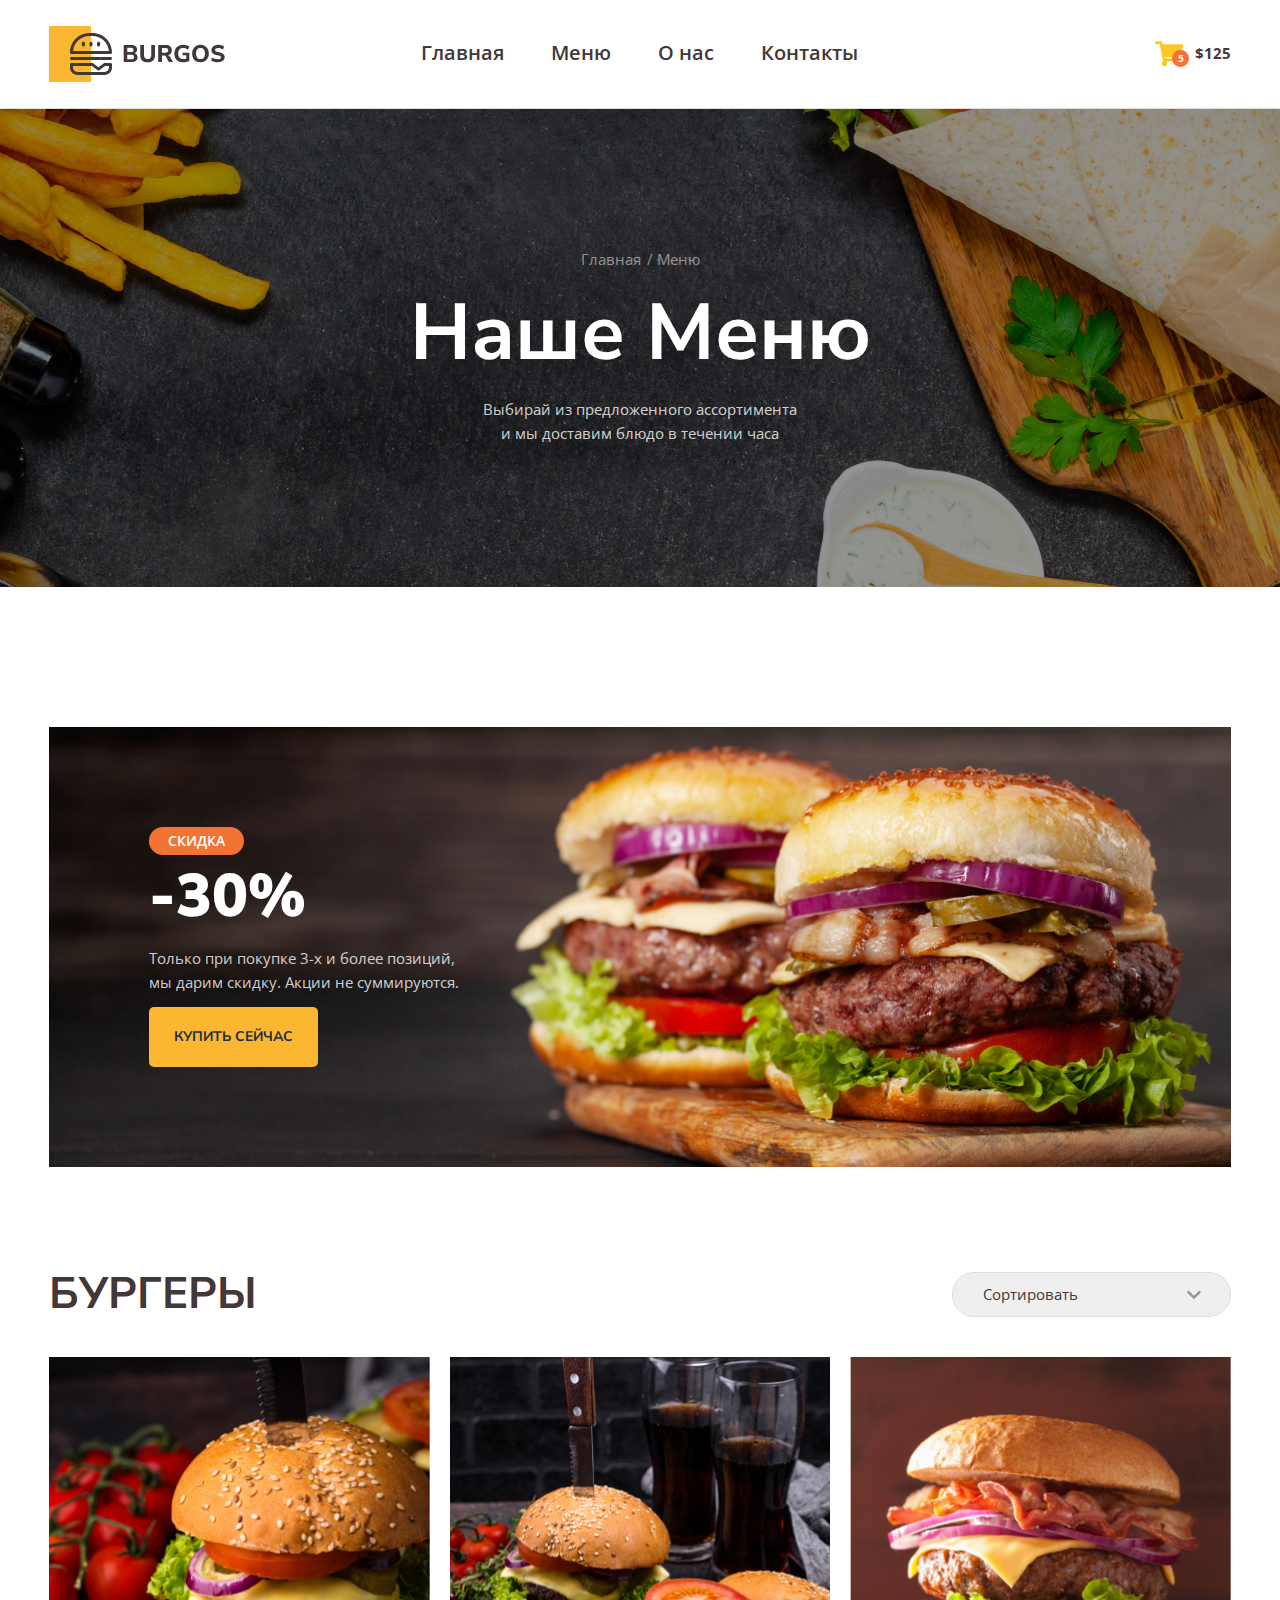
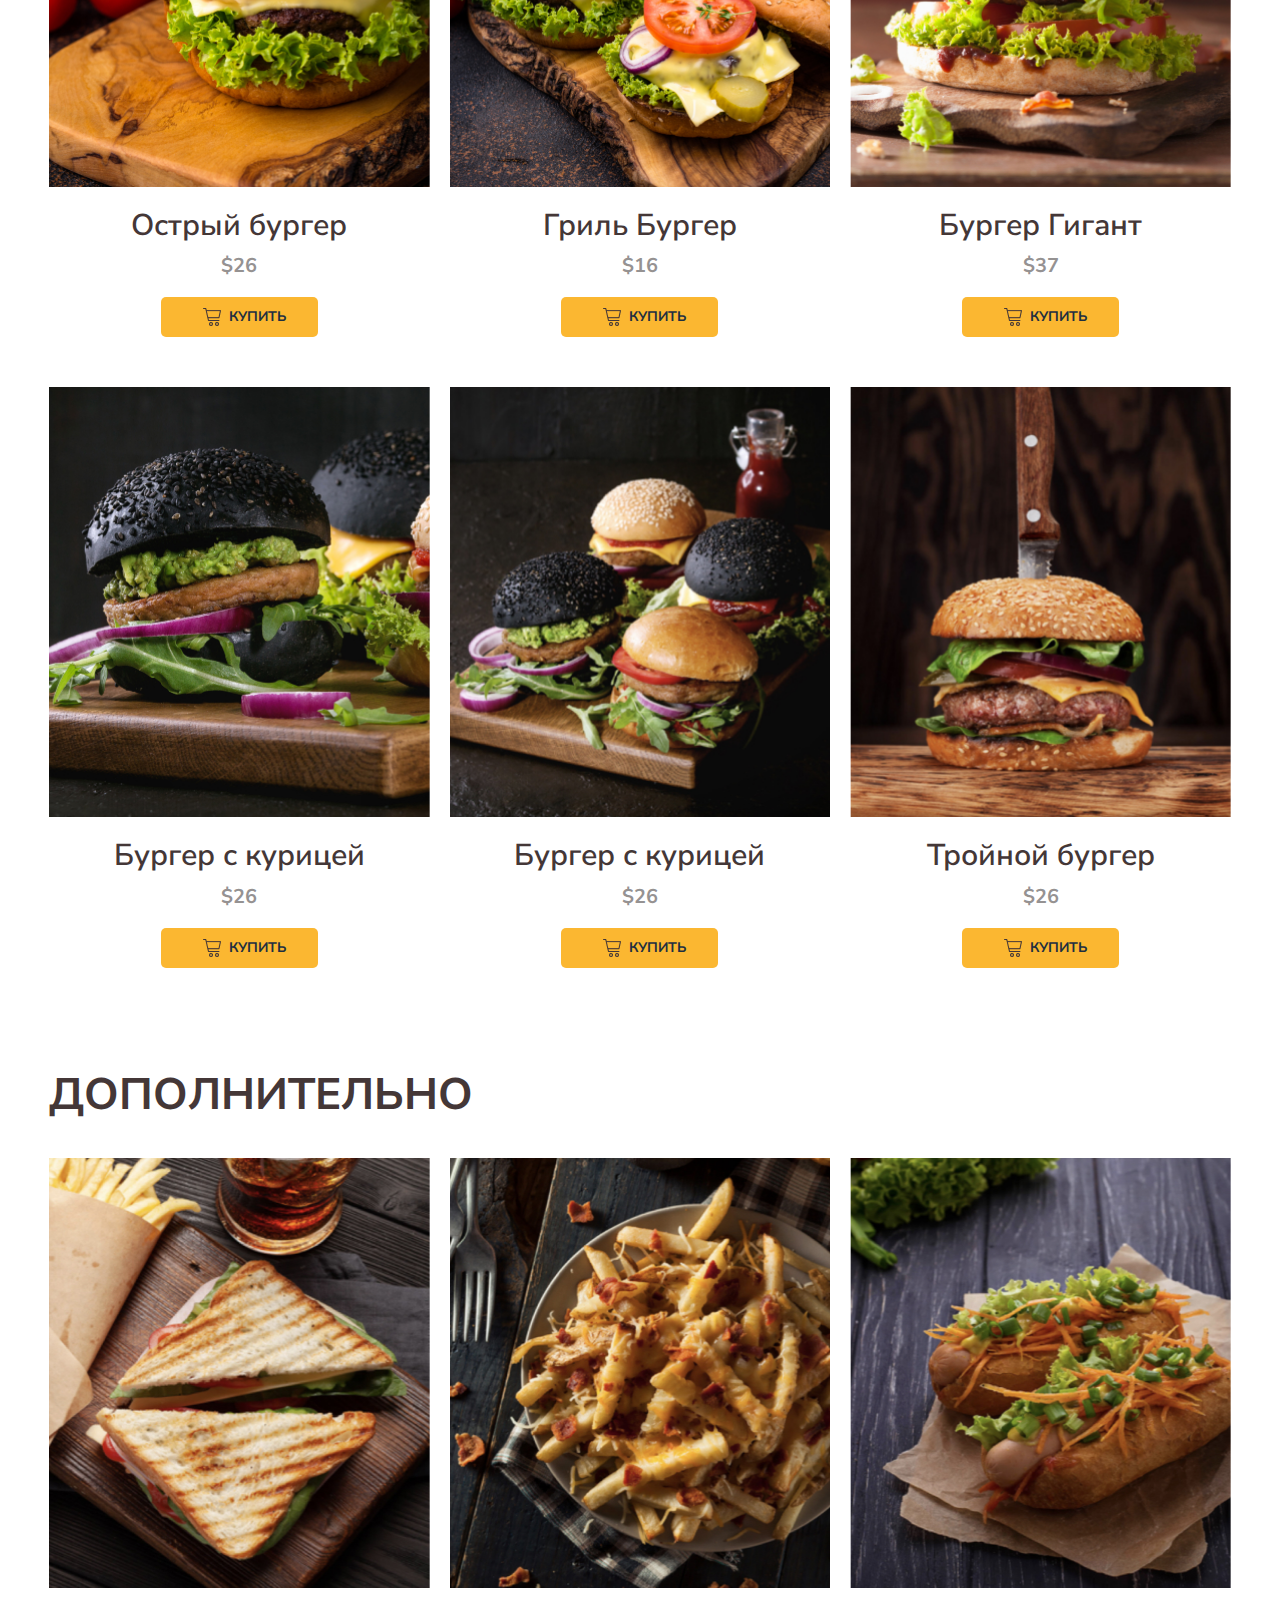
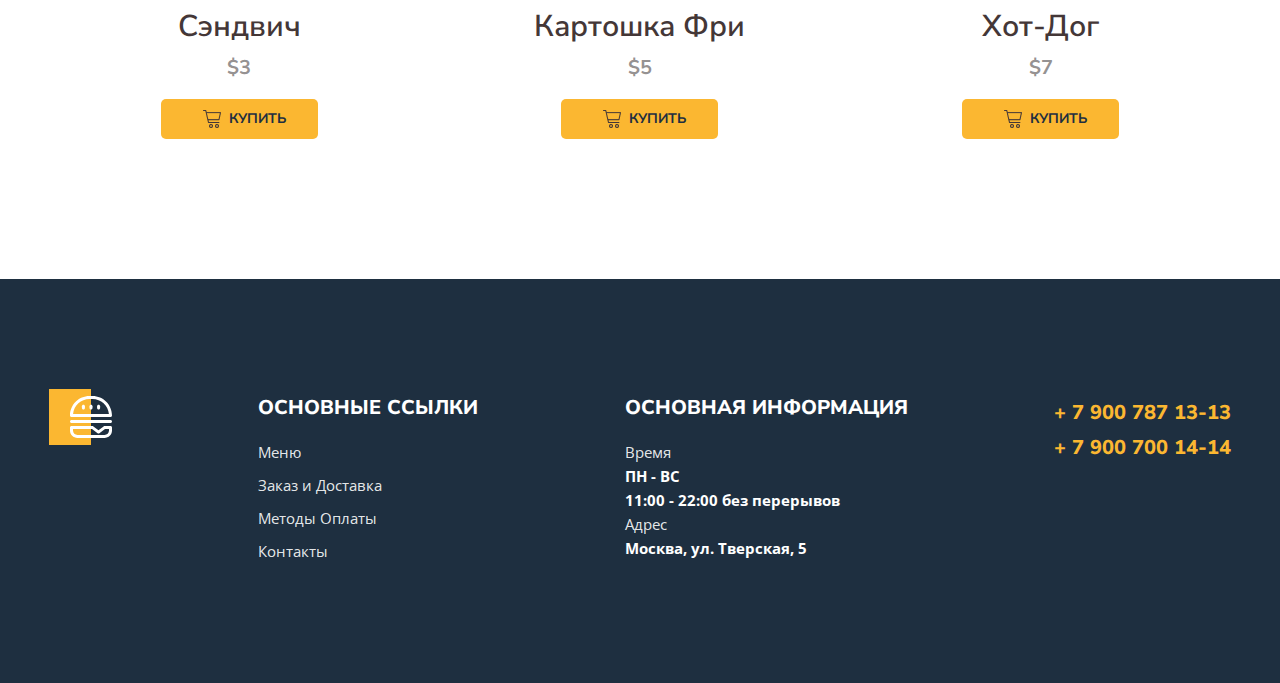
==== index.html @ 4e8cd3d7 "Add files" ====
<!DOCTYPE html>
<html lang="ru">
<head>
    <meta charset="UTF-8">
    <meta name="viewport" content="width=device-width, initial-scale=1.0">
    <title>Burger</title>
    <link rel="preconnect" href="https://fonts.googleapis.com">
    <link rel="preconnect" href="https://fonts.gstatic.com" crossorigin>
    <link href="https://fonts.googleapis.com/css2?family=Nunito+Sans:ital,opsz,wght@0,6..12,200..1000;1,6..12,200..1000&family=Open+Sans:ital,wght@0,300..800;1,300..800&display=swap" rel="stylesheet">
    <link rel="stylesheet" href="styles/normalize.min.css">
    <link rel="stylesheet" href="styles/main.css">
</head>
<body>
    <header class="header">
        <div class="container">
            <div class="header-wrapper">
                <div class="logo"></div>
                <nav class="nav">
                    <a href="#" class="nav-link">Главная</a>
                    <a href="#" class="nav-link">Меню</a>
                    <a href="#" class="nav-link">О нас</a>
                    <a href="#" class="nav-link">Контакты</a>
                </nav>
                <a href="#" class="cart">
                    $125
                    <span class="cart-count">5</span>
                </a>
            </div>
        </div>
    </header>
    <section class="hero">
        <div class="container">
            <ul class="breadcrumbs">
                <li class="breadcrumbs-item"><a class="breadcrumbs-link" href="#">Главная</a></li>
                <li class="breadcrumbs-item">Меню</li>
            </ul>
            <h1 class="hero-title">Наше меню</h1>
            <p class="hero-description">Выбирай из предложенного ассортимента и мы доставим блюдо в&nbspтечении часа</p>
        </div>
    </section>
    <section class="banner">
        <div class="container">
            <div class="banner-wrapper">
                <h2 class="banner-title">
                    <span>Скидка</span>
                    -30%
                </h2>
                <p class="banner-description">Только при&nbspпокупке 3-х и более позиций,
                    мы дарим скидку. Акции не&nbspсуммируются.
                </p>
                    <button type="button" class="banner-btn">Купить сейчас</button>
            </div>
        </div>
    </section>
    <main>
        <section>
            <div class="container">
                <div class="menu">
                    <div class="menu-header">
                        <h2 class="menu-title">Бургеры</h2>
                        <select class="menu-select" name="" id="">
                            <option value="Сортировать" disabled selected>Сортировать</option>
                            <option value="По умолчанию">По умолчанию</option>
                            <option value="По возрастанию цены">По возрастанию цены</option>
                            <option value="По убыванию цены">По убыванию цены</option>
                        </select>
                    </div>
                    <div class="menu-box">
                        <div class="menu-item">
                            <div class="menu-thumb">
                                <img src="images/menu/01.jpg" alt="Острый бургер">
                            </div>
                            <h3 class="menu-name">Острый бургер</h3>
                            <p class="menu-price">$26</p>
                            <button type="button" class="menu-btn">Купить</button>
                        </div>
                        <div class="menu-item">
                            <div class="menu-thumb">
                                <img src="images/menu/02.jpg" alt="Гриль Бургер">
                            </div>
                            <h3 class="menu-name">Гриль Бургер</h3>
                            <p class="menu-price">$16</p>
                            <button type="button" class="menu-btn">Купить</button>
                        </div>
                        <div class="menu-item">
                            <div class="menu-thumb">
                                <img src="images/menu/03.jpg" alt="Бургер Гигант">
                            </div>
                            <h3 class="menu-name">Бургер Гигант</h3>
                            <p class="menu-price">$37</p>
                            <button type="button" class="menu-btn">Купить</button>
                        </div>
                        <div class="menu-item">
                            <div class="menu-thumb">
                                <img src="images/menu/04.jpg" alt="Бургер с курицей">
                            </div>
                            <h3 class="menu-name">Бургер с курицей</h3>
                            <p class="menu-price">$26</p>
                            <button type="button" class="menu-btn">Купить</button>
                        </div>
                        <div class="menu-item">
                            <div class="menu-thumb">
                                <img src="images/menu/05.jpg" alt="Бургер с курицей">
                            </div>
                            <h3 class="menu-name">Бургер с курицей</h3>
                            <p class="menu-price">$26</p>
                            <button type="button" class="menu-btn">Купить</button>
                        </div>
                        <div class="menu-item">
                            <div class="menu-thumb">
                                <img src="images/menu/06.jpg" alt="Тройной бургер">
                            </div>
                            <h3 class="menu-name">Тройной бургер</h3>
                            <p class="menu-price">$26</p>
                            <button type="button" class="menu-btn">Купить</button>
                        </div>
                    </div>
                </div>    
            </div>
        </section>
        <section>
            <div class="container">
                <div class="menu">
                    <div class="menu-header">
                        <h2 class="menu-title">Дополнительно</h2>
                    </div>
                    <div class="menu-box">
                        <div class="menu-item">
                            <div class="menu-thumb">
                                <img src="images/menu/07.jpg" alt="Сэндвич">
                            </div>
                            <h3 class="menu-name">Сэндвич</h3>
                            <p class="menu-price">$3</p>
                            <button type="button" class="menu-btn">Купить</button>
                        </div>
                        <div class="menu-item">
                            <div class="menu-thumb">
                                <img src="images/menu/08.jpg" alt="Картошка Фри">
                            </div>
                            <h3 class="menu-name">Картошка Фри</h3>
                            <p class="menu-price">$5</p>
                            <button type="button" class="menu-btn">Купить</button>
                        </div>
                        <div class="menu-item">
                            <div class="menu-thumb">
                                <img src="images/menu/09.jpg" alt="Хот-Дог">
                            </div>
                            <h3 class="menu-name">Хот-Дог</h3>
                            <p class="menu-price">$7</p>
                            <button type="button" class="menu-btn">Купить</button>
                        </div>
                    </div>
                </div>
            </div>
        </section>
    </main>
    <footer class="footer">
        <div class="container">
            <div class="footer-wrapper">
                <a href="#" class="footer-logo"></a>
                <div class="footer-item">
                    <h3 class="footer-title">Основные ссылки</h3>
                    <nav class="footer-nav">
                        <a href="#" class="footer-link">Меню</a>
                        <a href="#" class="footer-link">Заказ и Доставка</a>
                        <a href="#" class="footer-link">Методы Оплаты</a>
                        <a href="#" class="footer-link">Контакты</a>
                    </nav>
                </div>
                <div class="footer-item">
                    <h3 class="footer-title">Основная информация</h3>
                    <ul class="footer-list">
                        <li class="footer-list-item">
                            <span>Время</span>
                            ПН - ВС<br>
                            11:00 - 22:00 без перерывов
                        </li>
                        <li class="footer-list-item">
                            <span>Адрес</span>
                            Москва, ул. Тверская, 5
                        </li>
                    </ul>
                </div>
                <div class="footer-item">
                    <a class="footer-tel" href="tel: +79007871313">+ 7 900 787 13-13</a>
                    <a class="footer-tel" href="tel: +79007001414">+ 7 900 700 14-14</a>
                </div>
            </div>
        </div>
    </footer>
</body>
</html>
---- styles/main.css ----
:root {
    --open-sans: "Open Sans", sans-serif;
    --nunito-sans: "Nunito Sans", serif;

    --accent-light: #FBB731;
    --accent-dark: #F37335;
    --dark: #443737;
    --light: #FFFFFF;
    --light-rgb: 255, 255, 255;
    --line: #DEDEDE;
}

body {
    font-family: var(--open-sans);
}

a {
    text-decoration: none;
}

.container {
    width: 100%;
    max-width: 1182px;
    margin: 0 auto;
    padding-left: 15px;
    padding-right: 15px;
}

/* Header */

.header {
    border-bottom: 1px solid var(--line);
}

.header-wrapper {
    display: flex;
    align-items: center;
    gap: 196px;
    padding-top: 26px;
    padding-bottom: 26px;
}

.logo {
    display: block;
    width: 176px;
    height: 56px;
    background-image: url(../images/logo.svg);
    background-repeat: no-repeat;
    background-size: contain;
}

.nav {
    flex-grow: 1;
    display: flex;
    gap: 47px;
}

.nav-link {
    color: var(--dark);
    font-size: 20px;
    font-weight: 600;
}

.nav-link::after {
    content: '';
    display: block;
    width: 100%;
    height: 3px;
    background-color: transparent;
    border-radius: 1.5px;
}

.nav-link:hover::after {
    background-color: var(--accent-light);
}

.cart {
    display: flex;
    align-items: center;
    gap: 10px;
    color: var(--dark);
    font-size: 15px;
    font-weight: 700;
    position: relative;
}

.cart::before {
    content: '';
    display: block;
    width: 30px;
    height: 26px;
    background-image: url(../images/cart.svg);
    background-repeat: no-repeat;
    background-size: contain;
}

.cart-count {
    display: flex;
    align-items: center;
    justify-content: center;
    width: 17px;
    height: 17px;
    font-size: 10px;
    background-color: var(--accent-dark);
    color: var(--light);
    border-radius: 100%;
    position: absolute;
    left: 17px;
    bottom: 0;
}

/* Hero */

.hero {
    background-image: url(../images/hero.jpg);
    background-repeat: no-repeat;
    background-size: cover;
    background-position: center center;
    text-align: center;
    padding-top: 142px;
    padding-bottom: 142px;
}

.breadcrumbs {
    display: flex;
    align-items: center;
    justify-content: center;
    gap: 16px;
    list-style-type: none;
    padding-left: 0;
    color: rgba(var(--light-rgb), .5);
    font-size: 15px;
    margin-top: 0;
    margin-bottom: 0;
}

.breadcrumbs-item {
    position: relative;
}

.breadcrumbs-item:not(:last-child)::after {
    content: '/';
    position: absolute;
    right: -12px;
}

.breadcrumbs-link {
    color: rgba(var(--light-rgb), .5);
}

.breadcrumbs-link:hover {
    color: var(--accent-light);
}

.hero-title {
    color: var(--light);
    font-family: var(--nunito-sans);
    font-weight: 700;
    font-size: 79px;
    text-transform: capitalize;
    margin-top: 20px;
    margin-bottom: 18px;
}

.hero-description {
    max-width: 320px;
    margin: 0 auto;
    color: rgba(var(--light-rgb), .8);
    font-size: 15px;
    line-height: 160%;
}

/* Banner */

.banner {
    margin-top: 140px;
}

.banner-wrapper {
    background-image: url(../images/banner.jpg);
    background-repeat: no-repeat;
    background-size: cover;
    padding: 100px;
}

.banner-title {
    color: var(--light);
    font-family: var(--nunito-sans);
    font-size: 60px;
    font-weight: 900;
    line-height: 126%;
    text-transform: uppercase;
    margin-top: 0;
    margin-bottom: 11px;
}

.banner-title span {
    display: block;
    max-width: 95px;
    color: var(--light);
    font-family: var(--open-sans);
    font-size: 14px;
    font-weight: 600;
    line-height: 128%;
    text-transform: uppercase;
    text-align: center;
    background-color: var(--accent-dark);
    border-radius: 14px;
    padding: 5px 0;
    margin-bottom: 4px;
}

.banner-description {
    max-width: 328px;
    margin-top: 0;
    margin-bottom: 13px;
    color: rgba(var(--light-rgb), .8);
    font-size: 15px;
    font-style: normal;
    font-weight: 400;
    line-height: 160%;
}

.banner-btn {
    font-size: 14px;
    font-family: var(--nunito-sans);
    font-weight: 700;
    padding: 22px 25px;
    text-transform: uppercase;
    text-decoration: none;
    color: #1E2F40;
    background-color: var(--accent-light);
    border: none;
    border-radius: 5px;
}

.banner-btn:hover {
    background-color: var(--accent-dark);
}

/* Menu */

.menu-header {
    display: flex;
    align-items: center;
    justify-content: space-between;
    margin-top: 100px;
    margin-bottom: 34px;
}

.menu-title {
    color: var(--dark);
    font-family: var(--nunito-sans);
    font-size: 44px;
    font-weight: 700;
    line-height: 127%;
    text-transform: uppercase;
    margin-top: 0;
    margin-bottom: 0;
}

.menu-select {
    color: var(--dark);
    font-size: 15px;
    appearance: none;
    flex-basis: 279px;
    background-image: url(../images/arrow.svg);
    background-size: 14px 18px;
    background-repeat: no-repeat;
    background-position: 89% center;
    border: 1px solid var(--line);
    border-radius: 22px;
    padding: 13px 30px;
}

.menu-box {
    display: grid;
    grid-template-columns: repeat(3, 1fr);
    grid-template-rows: auto;
    gap: 50px 20px;
}

.menu-item {
    font-family: var(--nunito-sans);
    text-align: center;
}

.menu-thumb {
    width: 100%;
    height: 430px;
    position: relative;
    overflow: hidden;
    margin-bottom: 20px;
}

.menu-thumb img {
    width: 100%;
    height: 100%;
    position: absolute;
    left: 50%;
    top: 50%;
    transform: translate(-50%, -50%);
    object-fit: cover;
}

.menu-name {
    color: var(--dark);
    font-size: 30px;
    font-weight: 600;
    line-height: 126%;
    text-align: center;
    margin-top: 0;
    margin-bottom: 10px;
}

.menu-price {
    color: rgba(44, 37, 37, .5);
    font-size: 20px;
    font-weight: 700;
    margin-top: 0;
    margin-bottom: 20px;
}

.menu-btn {
    display: flex;
    align-items: center;
    justify-content: center;
    gap: 18px;
    margin: 0 auto;
    font-size: 14px;
    font-family: var(--nunito-sans);
    font-weight: 700;
    padding: 11px 32px;
    background-image: url(../images/cart.png);
    background-repeat: no-repeat;
    background-position: 30% center;
    text-transform: uppercase;
    text-decoration: none;
    color: #1E2F40;
    background-color: var(--accent-light);
    border: none;
    border-radius: 5px;
}

.menu-btn::before {
    content: '';
    display: block;
    width: 18px;
    height: 18px;
}

/* Footer */

.footer {
    background-color: #1E2F40;
    padding-top: 110px;
    padding-bottom: 120px;
    margin-top: 140px;
}

.footer-wrapper {
    display: flex;
    justify-content: space-between;
}

.footer-logo {
    display: block;
    width: 63px;
    height: 56px;
    background-image: url(../images/logo_light_min.svg);
    background-repeat: no-repeat;
    background-size: contain;
}

.footer-title {
    color: var(--light);
    font-family: var(--nunito-sans);
    font-size: 20px;
    font-weight: 800;
    line-height: 190%;
    text-transform: uppercase;
    margin-top: 0;
    margin-bottom: 13px;
}

.footer-nav {
    display: flex;
    flex-direction: column;
    gap: 9px;
}

.footer-link {
    color: rgba(var(--light-rgb), .9);
    font-size: 15px;
    line-height: 160%;
}

.footer-list {
    list-style-type: none;
    padding-left: 0;
    margin: 0;
}

.footer-list-item {
    color: var(--light);
    font-size: 15px;
    font-weight: 700;
    line-height: 160%;
}

.footer-list-item span {
    display: block;
    color: rgba(var(--light-rgb), .9);
    font-weight: 400;
}

.footer-tel {
    display: block;
    color: var(--accent-light);
    font-family: var(--nunito-sans);
    font-size: 20px;
    font-weight: 800;
    text-transform: uppercase;
    margin-top: 12px;
}
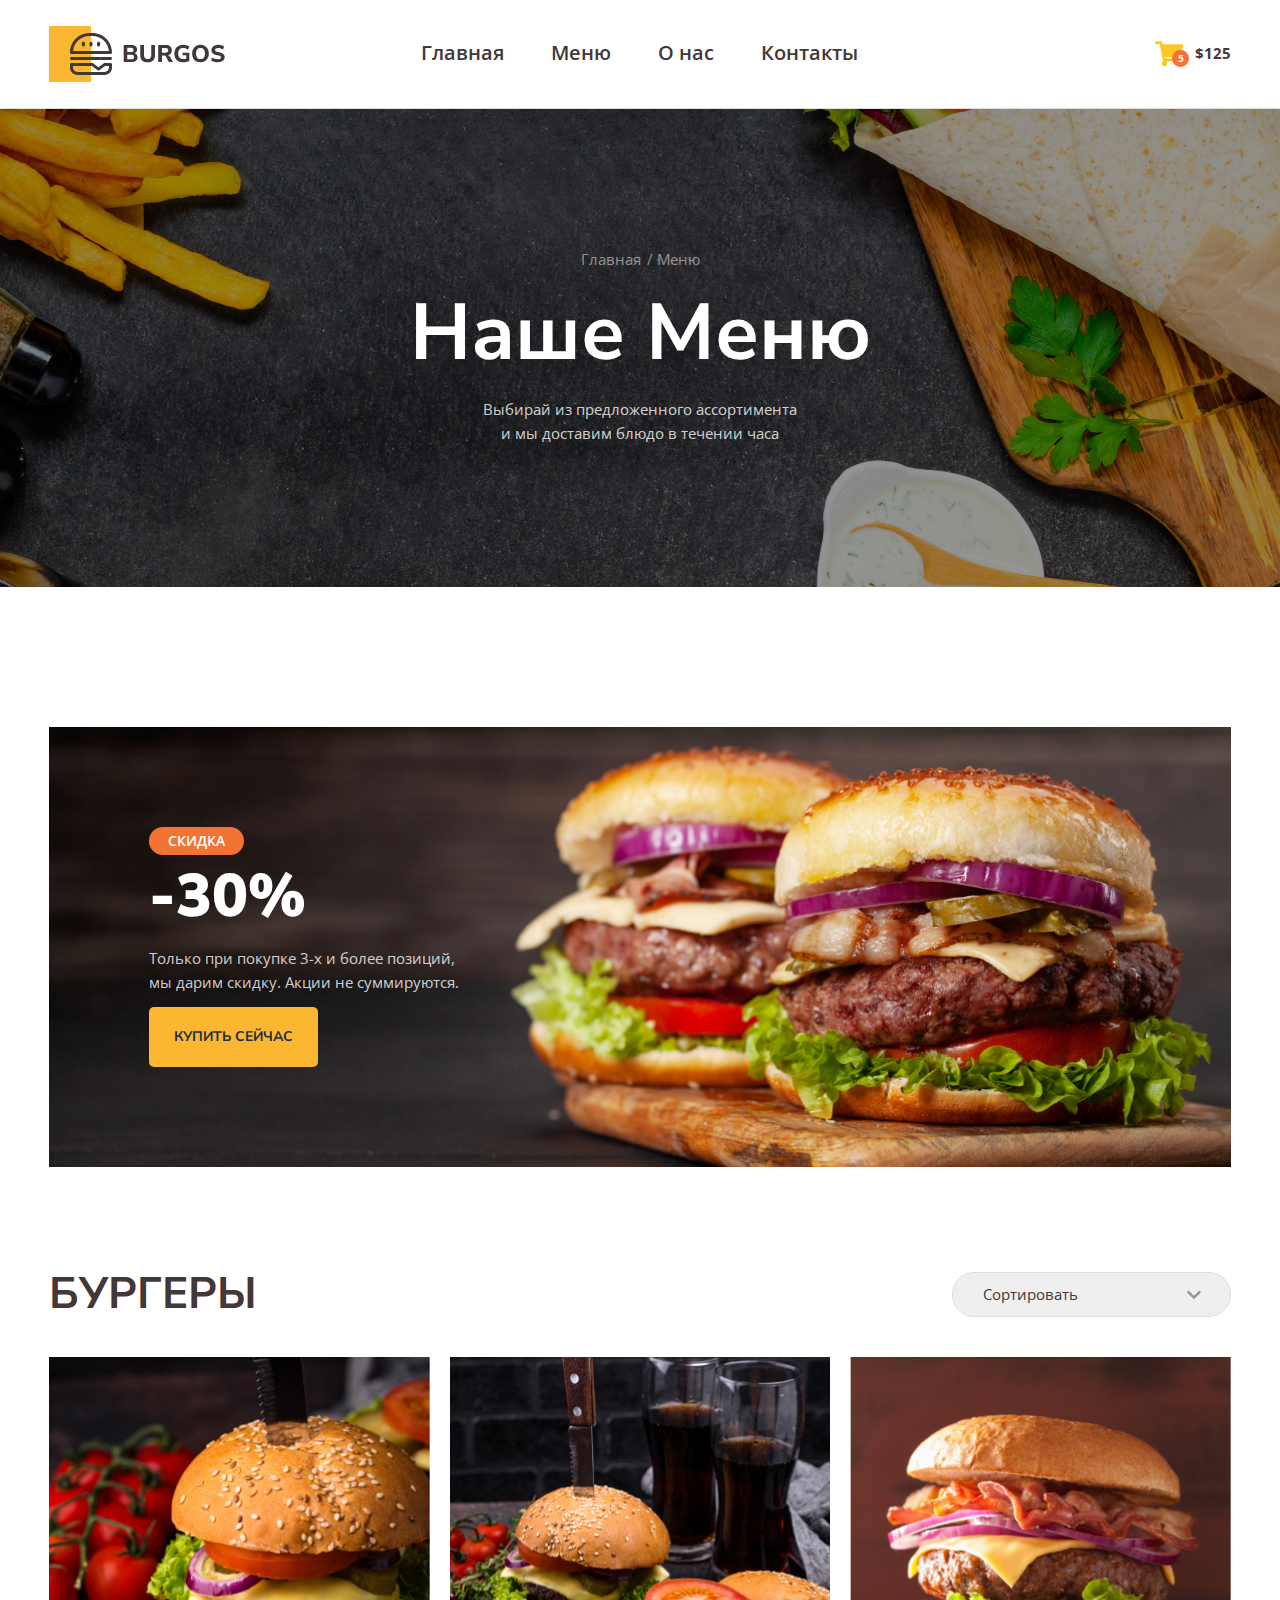
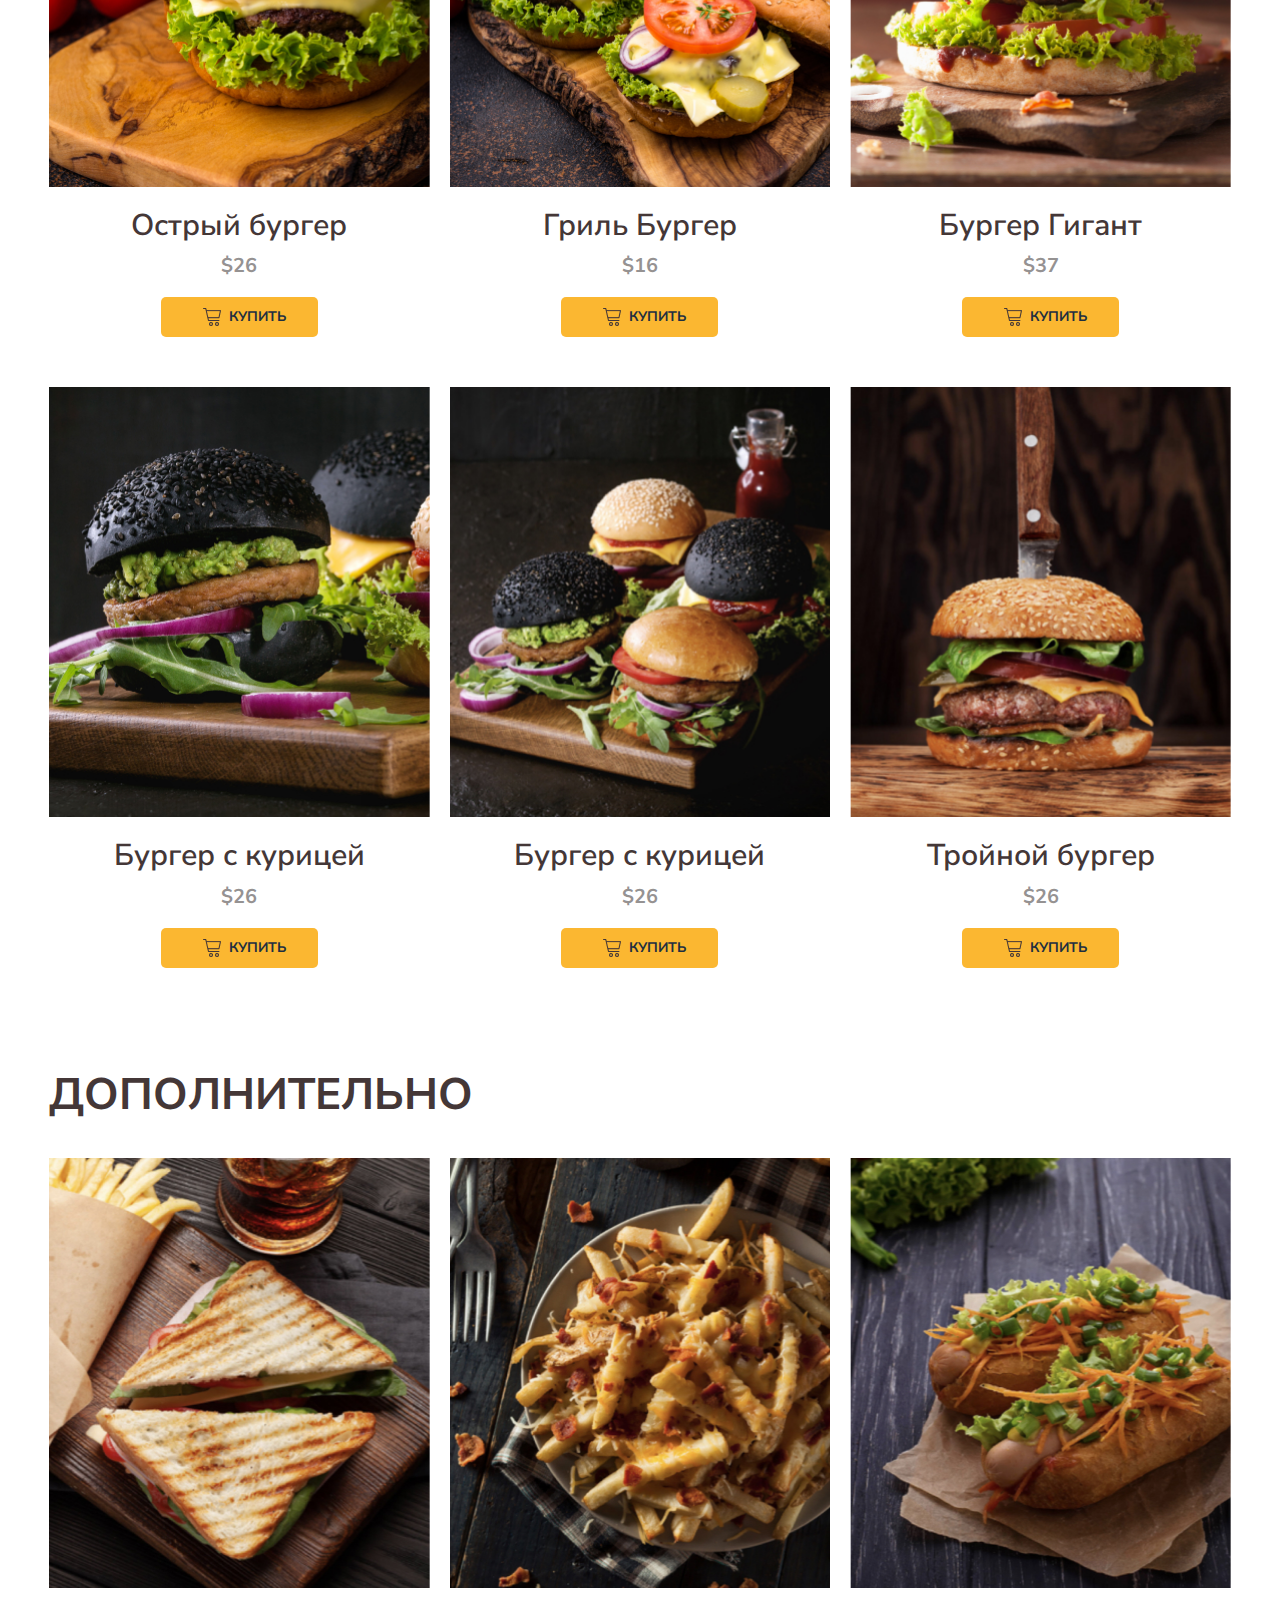
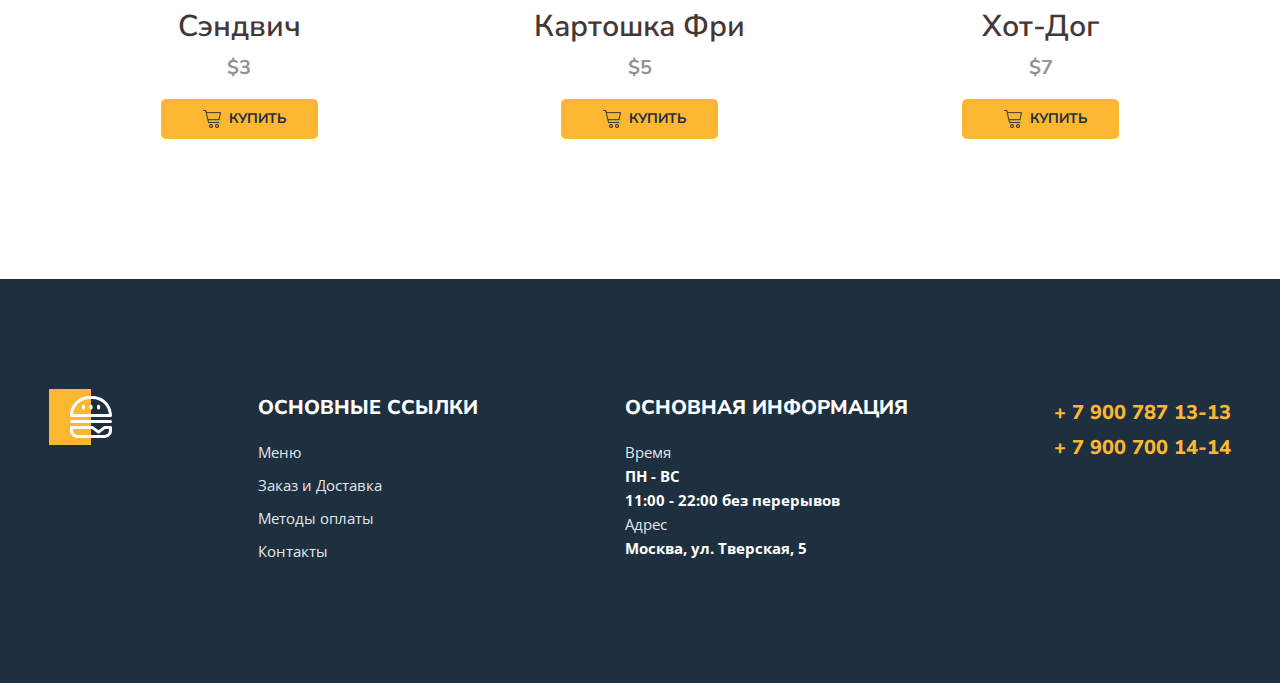
==== commit 1c066463: "Add files" ====
--- a/index.html
+++ b/index.html
@@ -163,7 +163,7 @@
                     <nav class="footer-nav">
                         <a href="#" class="footer-link">Меню</a>
                         <a href="#" class="footer-link">Заказ и Доставка</a>
-                        <a href="#" class="footer-link">Методы Оплаты</a>
+                        <a href="#" class="footer-link">Методы оплаты</a>
                         <a href="#" class="footer-link">Контакты</a>
                     </nav>
                 </div>
--- a/styles/main.css
+++ b/styles/main.css
@@ -8,6 +8,8 @@
     --light: #FFFFFF;
     --light-rgb: 255, 255, 255;
     --line: #DEDEDE;
+
+    --tr: .2s;
 }
 
 body {
@@ -68,6 +70,7 @@
     height: 3px;
     background-color: transparent;
     border-radius: 1.5px;
+    transition: var(--tr);
 }
 
 .nav-link:hover::after {
@@ -146,6 +149,7 @@
 
 .breadcrumbs-link {
     color: rgba(var(--light-rgb), .5);
+    transition: var(--tr);
 }
 
 .breadcrumbs-link:hover {
@@ -232,6 +236,7 @@
     background-color: var(--accent-light);
     border: none;
     border-radius: 5px;
+    transition: var(--tr);
 }
 
 .banner-btn:hover {
@@ -340,6 +345,7 @@
     background-color: var(--accent-light);
     border: none;
     border-radius: 5px;
+    transition: var(--tr);
 }
 
 .menu-btn::before {
@@ -347,6 +353,10 @@
     display: block;
     width: 18px;
     height: 18px;
+}
+
+.menu-btn:hover {
+    background-color: var(--accent-dark);
 }
 
 /* Footer */
@@ -393,6 +403,11 @@
     color: rgba(var(--light-rgb), .9);
     font-size: 15px;
     line-height: 160%;
+    transition: var(--tr);
+}
+
+.footer-link:hover {
+    background-color: var(--accent-dark);
 }
 
 .footer-list {
@@ -422,4 +437,9 @@
     font-weight: 800;
     text-transform: uppercase;
     margin-top: 12px;
+    transition: var(--tr);
+}
+
+.footer-tel:hover {
+    background-color: rgba(var(--light-rgb), .3);
 }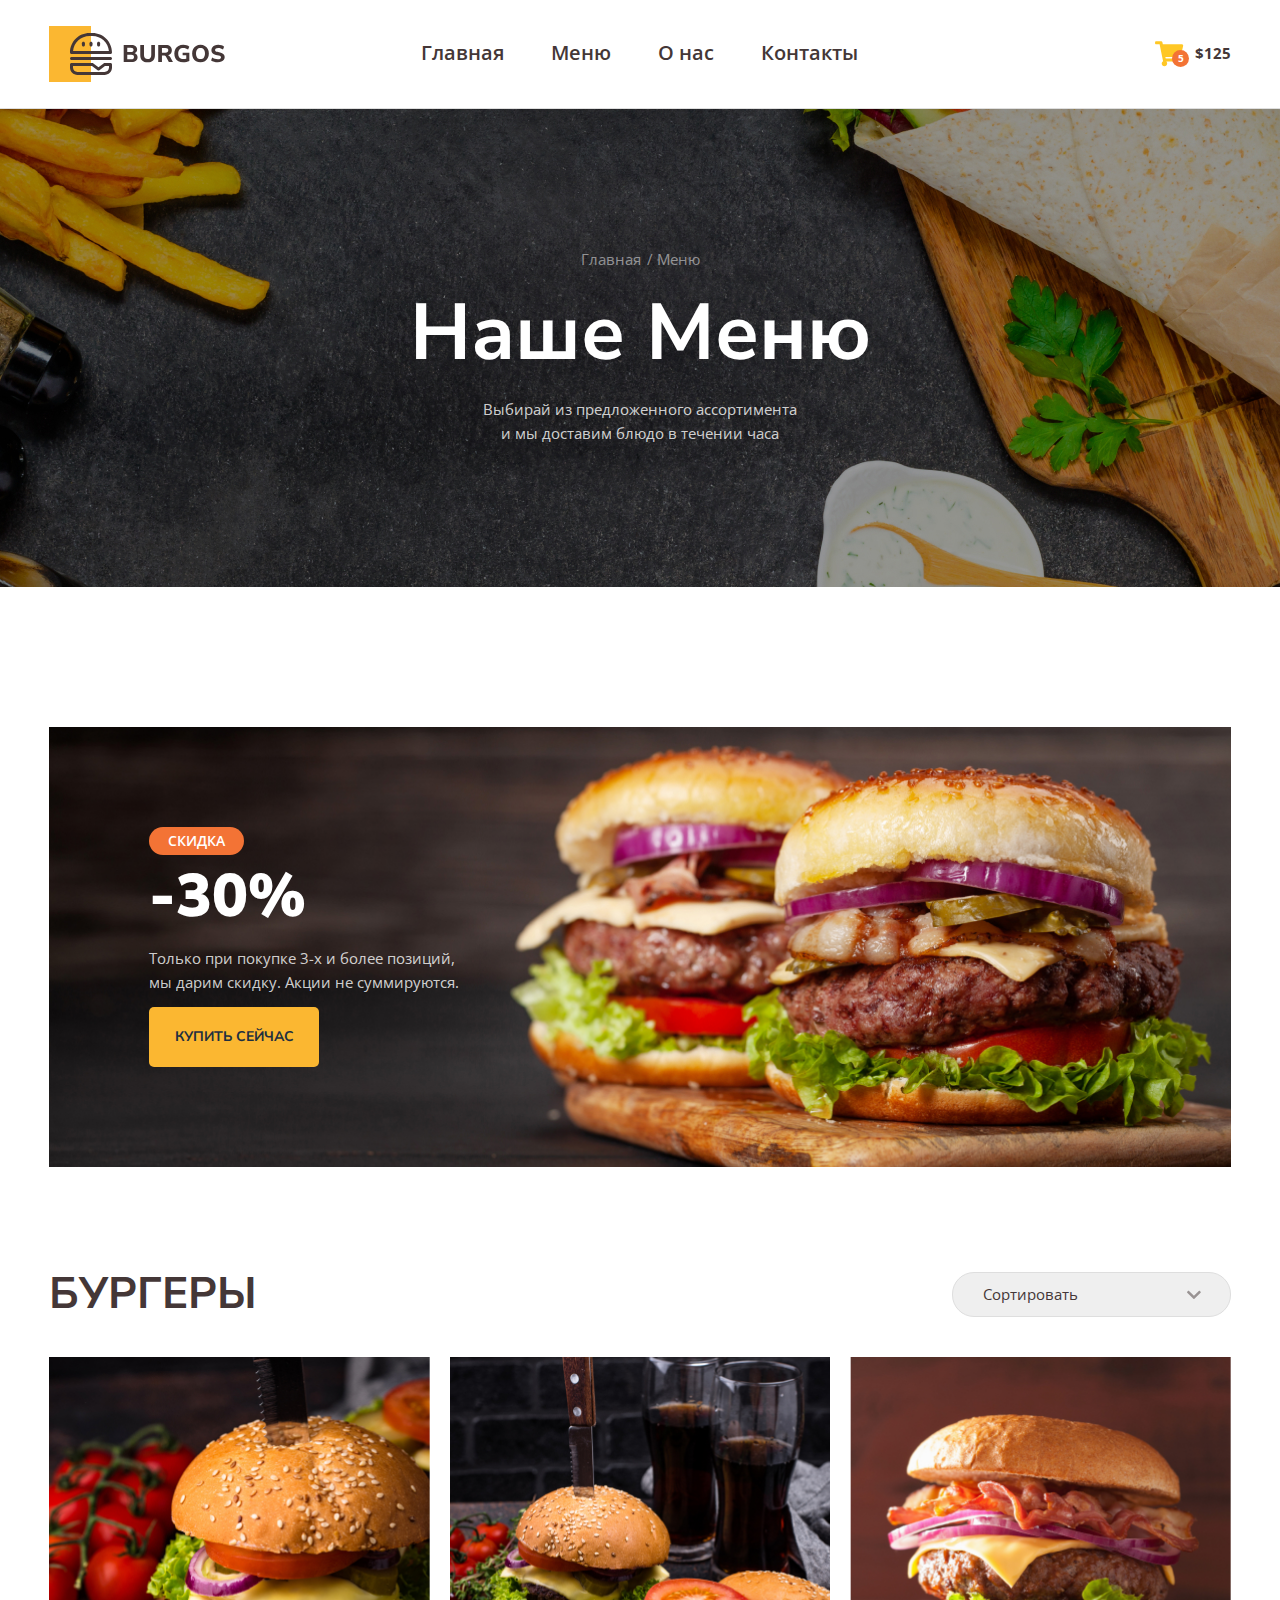
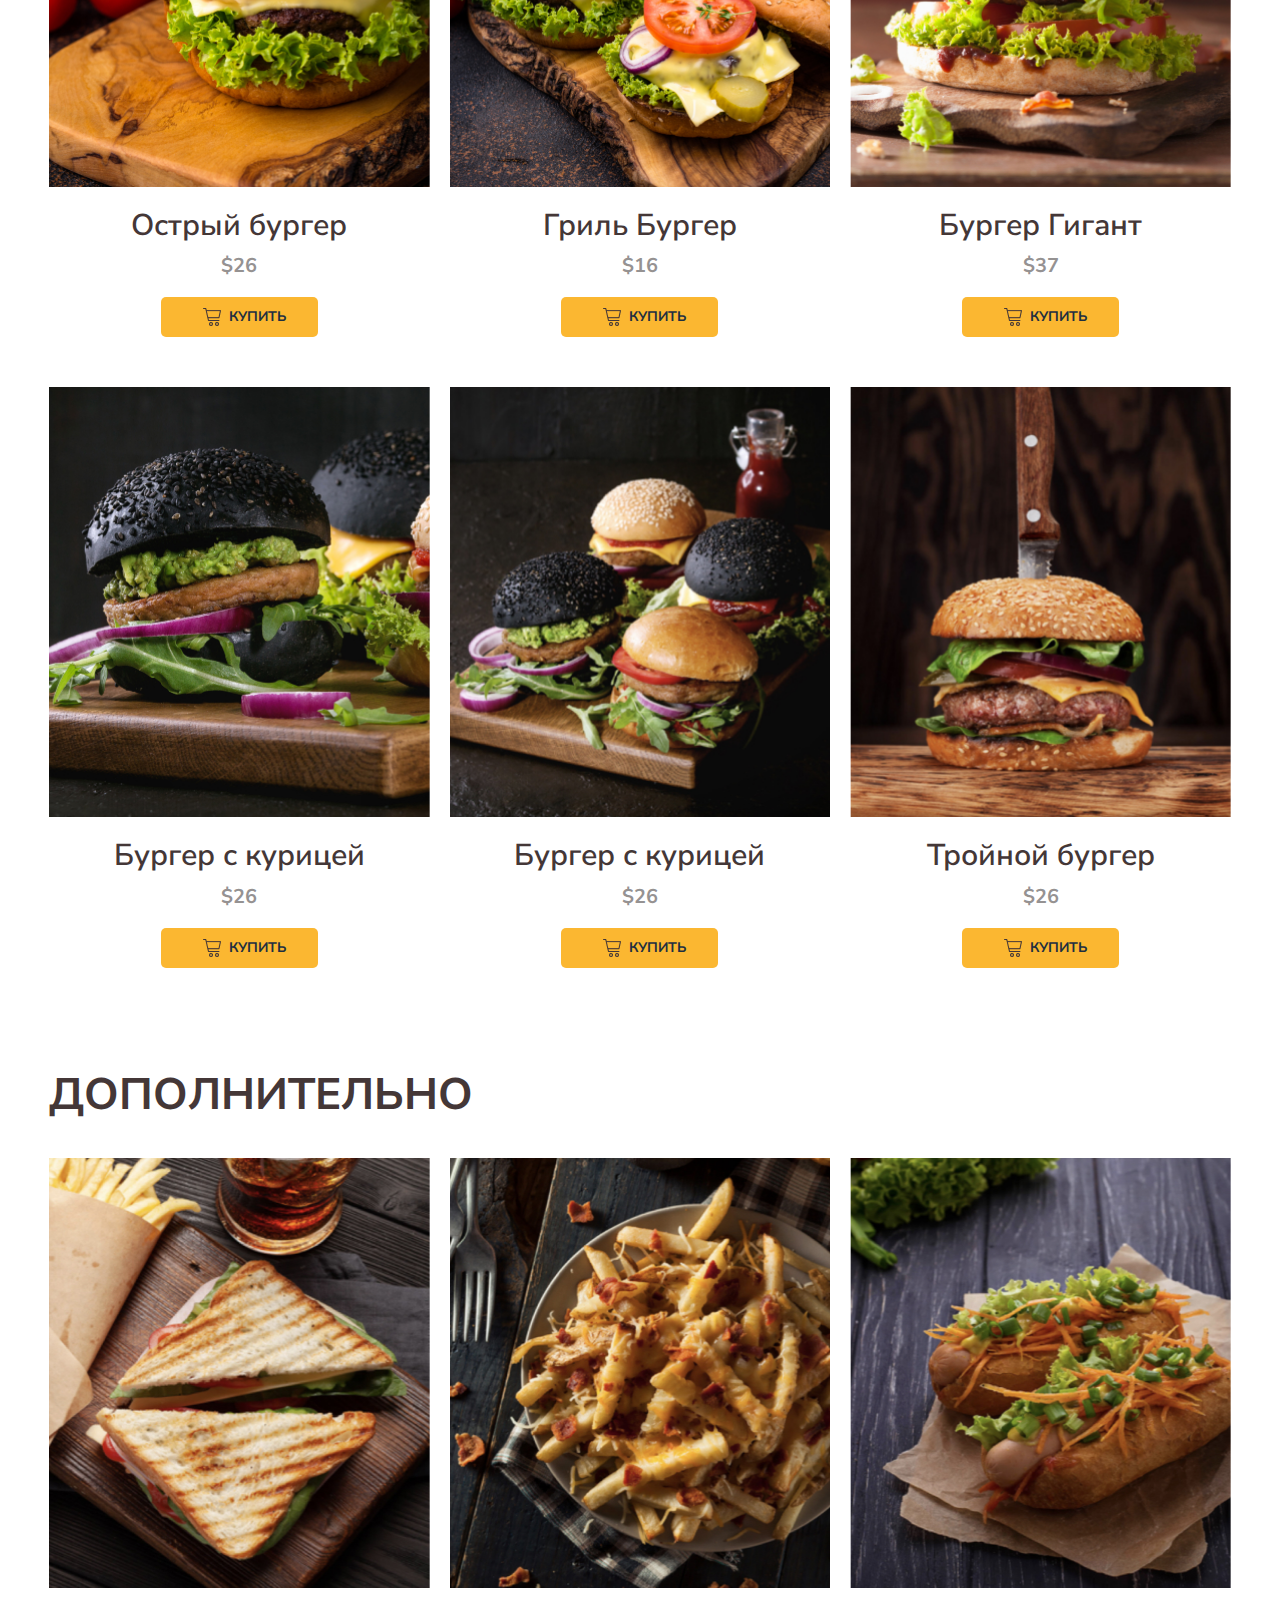
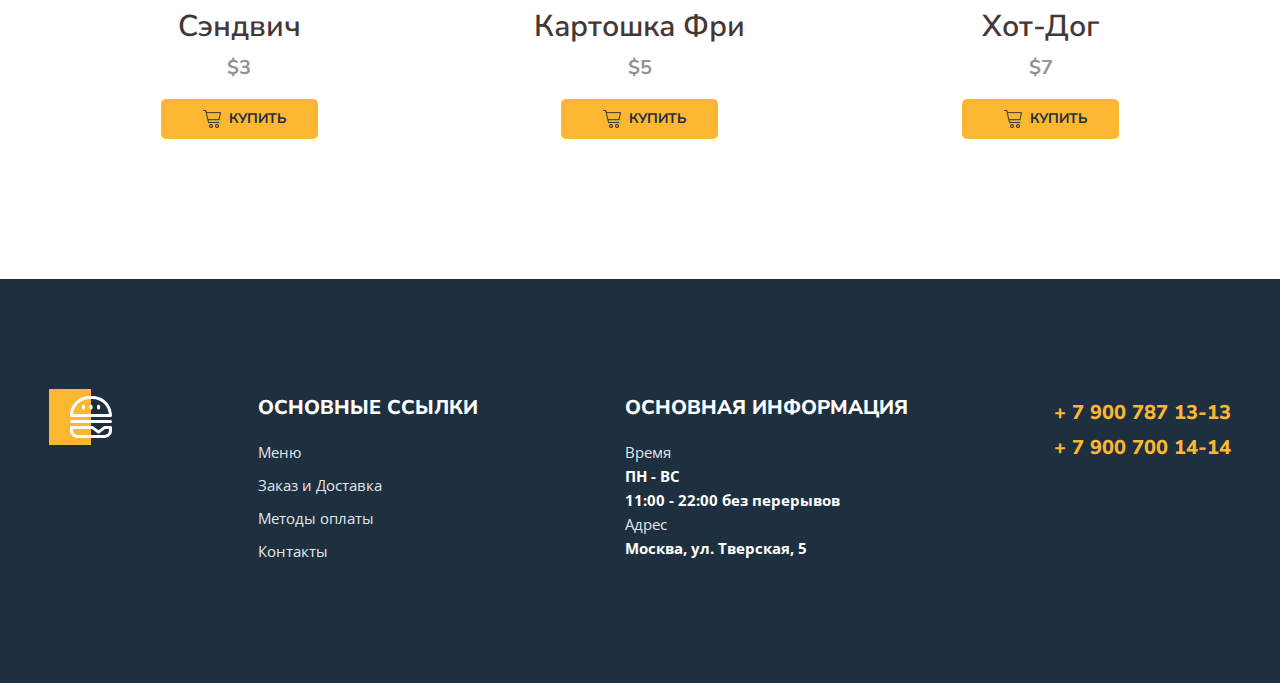
==== commit 882d3160: "Add files" ====
--- a/index.html
+++ b/index.html
@@ -11,15 +11,15 @@
     <link rel="stylesheet" href="styles/main.css">
 </head>
 <body>
-    <header class="header">
+    <header class="header" id="headerTop">
         <div class="container">
             <div class="header-wrapper">
                 <div class="logo"></div>
                 <nav class="nav">
-                    <a href="#" class="nav-link">Главная</a>
+                    <a href="index.html" class="nav-link">Главная</a>
                     <a href="#" class="nav-link">Меню</a>
                     <a href="#" class="nav-link">О нас</a>
-                    <a href="#" class="nav-link">Контакты</a>
+                    <a href="contact.html" class="nav-link">Контакты</a>
                 </nav>
                 <a href="#" class="cart">
                     $125
@@ -48,12 +48,12 @@
                 <p class="banner-description">Только при&nbspпокупке 3-х и более позиций,
                     мы дарим скидку. Акции не&nbspсуммируются.
                 </p>
-                    <button type="button" class="banner-btn">Купить сейчас</button>
+                    <a href="#menuBurger" class="banner-btn">Купить сейчас</a>
             </div>
         </div>
     </section>
     <main>
-        <section>
+        <section id="menuBurger">
             <div class="container">
                 <div class="menu">
                     <div class="menu-header">
@@ -161,10 +161,10 @@
                 <div class="footer-item">
                     <h3 class="footer-title">Основные ссылки</h3>
                     <nav class="footer-nav">
-                        <a href="#" class="footer-link">Меню</a>
+                        <a href="index.html" class="footer-link">Меню</a>
                         <a href="#" class="footer-link">Заказ и Доставка</a>
                         <a href="#" class="footer-link">Методы оплаты</a>
-                        <a href="#" class="footer-link">Контакты</a>
+                        <a href="contact.html" class="footer-link">Контакты</a>
                     </nav>
                 </div>
                 <div class="footer-item">
@@ -188,5 +188,7 @@
             </div>
         </div>
     </footer>
+    <a href="#headerTop" class="button-up hidden" id="btnUp">Наверх</a>
+    <script src="scripts/script.js"></script>
 </body>
 </html>--- a/styles/main.css
+++ b/styles/main.css
@@ -112,6 +112,36 @@
     bottom: 0;
 }
 
+.button-up {
+    position: fixed;
+    right: 10px;
+    bottom: 10px;
+    font-size: 14px;
+    font-family: var(--nunito-sans);
+    font-weight: 700;
+    padding: 10px 10px;
+    text-align: center;
+    text-transform: uppercase;
+    text-decoration: none;
+    color: #1E2F40;
+    background-color: var(--accent-light);
+    border: none;
+    border-radius: 5px;
+    transition: var(--tr);
+}
+
+.button-up:hover {
+    background-color: var(--accent-dark);
+}
+
+.button-up.hidden {
+    opacity: 0;
+}
+
+.button-up.visible {
+    opacity: 1;
+}
+
 /* Hero */
 
 .hero {
@@ -122,6 +152,10 @@
     text-align: center;
     padding-top: 142px;
     padding-bottom: 142px;
+}
+
+.hero-contact {
+    background-image: url(../images/hero-contact.jpg);
 }
 
 .breadcrumbs {
@@ -226,10 +260,13 @@
 }
 
 .banner-btn {
+    display: block;
+    max-width: 170px;
     font-size: 14px;
     font-family: var(--nunito-sans);
     font-weight: 700;
-    padding: 22px 25px;
+    padding: 22px 0;
+    text-align: center;
     text-transform: uppercase;
     text-decoration: none;
     color: #1E2F40;
@@ -442,4 +479,104 @@
 
 .footer-tel:hover {
     background-color: rgba(var(--light-rgb), .3);
+}
+
+/* Contacts */
+
+.contact-main {
+    display: flex;
+    align-items: center;
+    gap: 20px;
+    max-width: 1057px;
+    margin: 140px auto 60px;
+}
+
+.contact-map {
+    flex-basis: 680px;
+}
+
+.contact-adress {
+    flex-basis: calc(100% - 680px - 20px);
+    list-style-type: none;
+    padding-left: 0;
+}
+
+.contact-adress > li:not(:last-child) {
+    margin-bottom: 26px;
+}
+
+.contact-adress > li > span {
+    display: block;
+    font-size: 15px;
+    line-height: 160%;
+}
+
+.contact-adress > li > span:first-child {
+    font-family: var(--nunito-sans);
+    font-size: 20px;
+    font-weight: 700;
+    line-height: 190%;
+    text-transform: uppercase;
+    margin-left: 3px;
+    margin-bottom: 4px;
+}
+
+.contact-adress > li > span:last-child {
+    font-weight: 700;
+    margin-top: 10px;
+}
+
+.contact-additionally {
+    display: flex;
+    justify-content: space-between;
+    gap: 20px;
+    max-width: 1057px;
+    list-style-type: none;
+    padding-left: 0;
+    margin: 0 auto;
+}
+
+.contact-additionally > li {
+    font-size: 15px;
+    display: flex;
+    align-items: center;
+    gap: 15px;
+}
+
+.contact-additionally > li::before {
+    content: '';
+    display: block;
+    width: 80px;
+    height: 80px;
+    background-repeat: no-repeat;
+    background-size: cover;
+}
+
+.contact-additionally > li:nth-child(1):before {
+    background-image: url(../images/contact/01.svg);
+}
+.contact-additionally > li:nth-child(2):before {
+    background-image: url(../images/contact/02.svg);
+}
+.contact-additionally > li:nth-child(3):before {
+    background-image: url(../images/contact/03.svg);
+}
+
+.contact-info,
+.contact-tel {
+    display: block;
+    color: var(--dark);
+    font-family: var(--nunito-sans);
+    font-size: 20px;
+    font-weight: 700;
+    line-height: 140%;
+    margin-top: 5px;
+}
+
+.contact-tel {
+    transition: var(--tr);
+}
+
+.contact-tel:hover {
+    color: var(--accent-light);
 }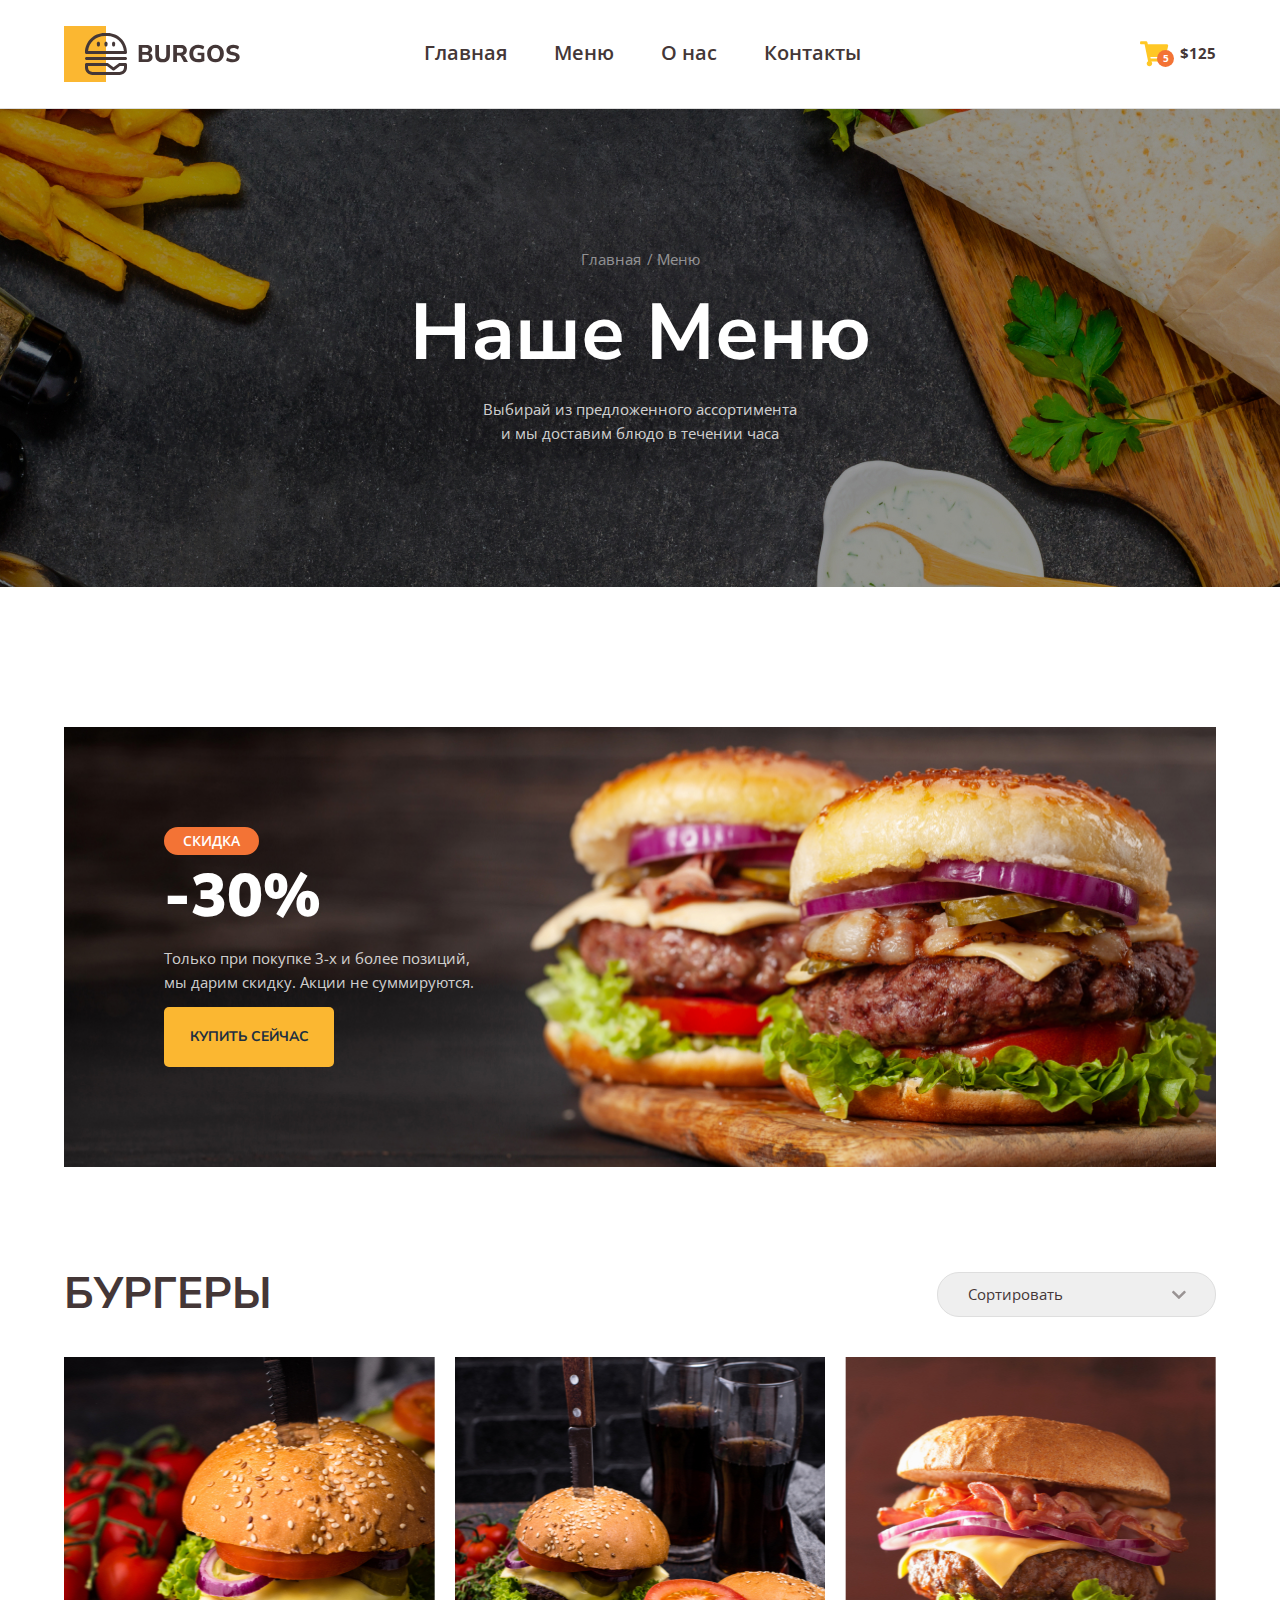
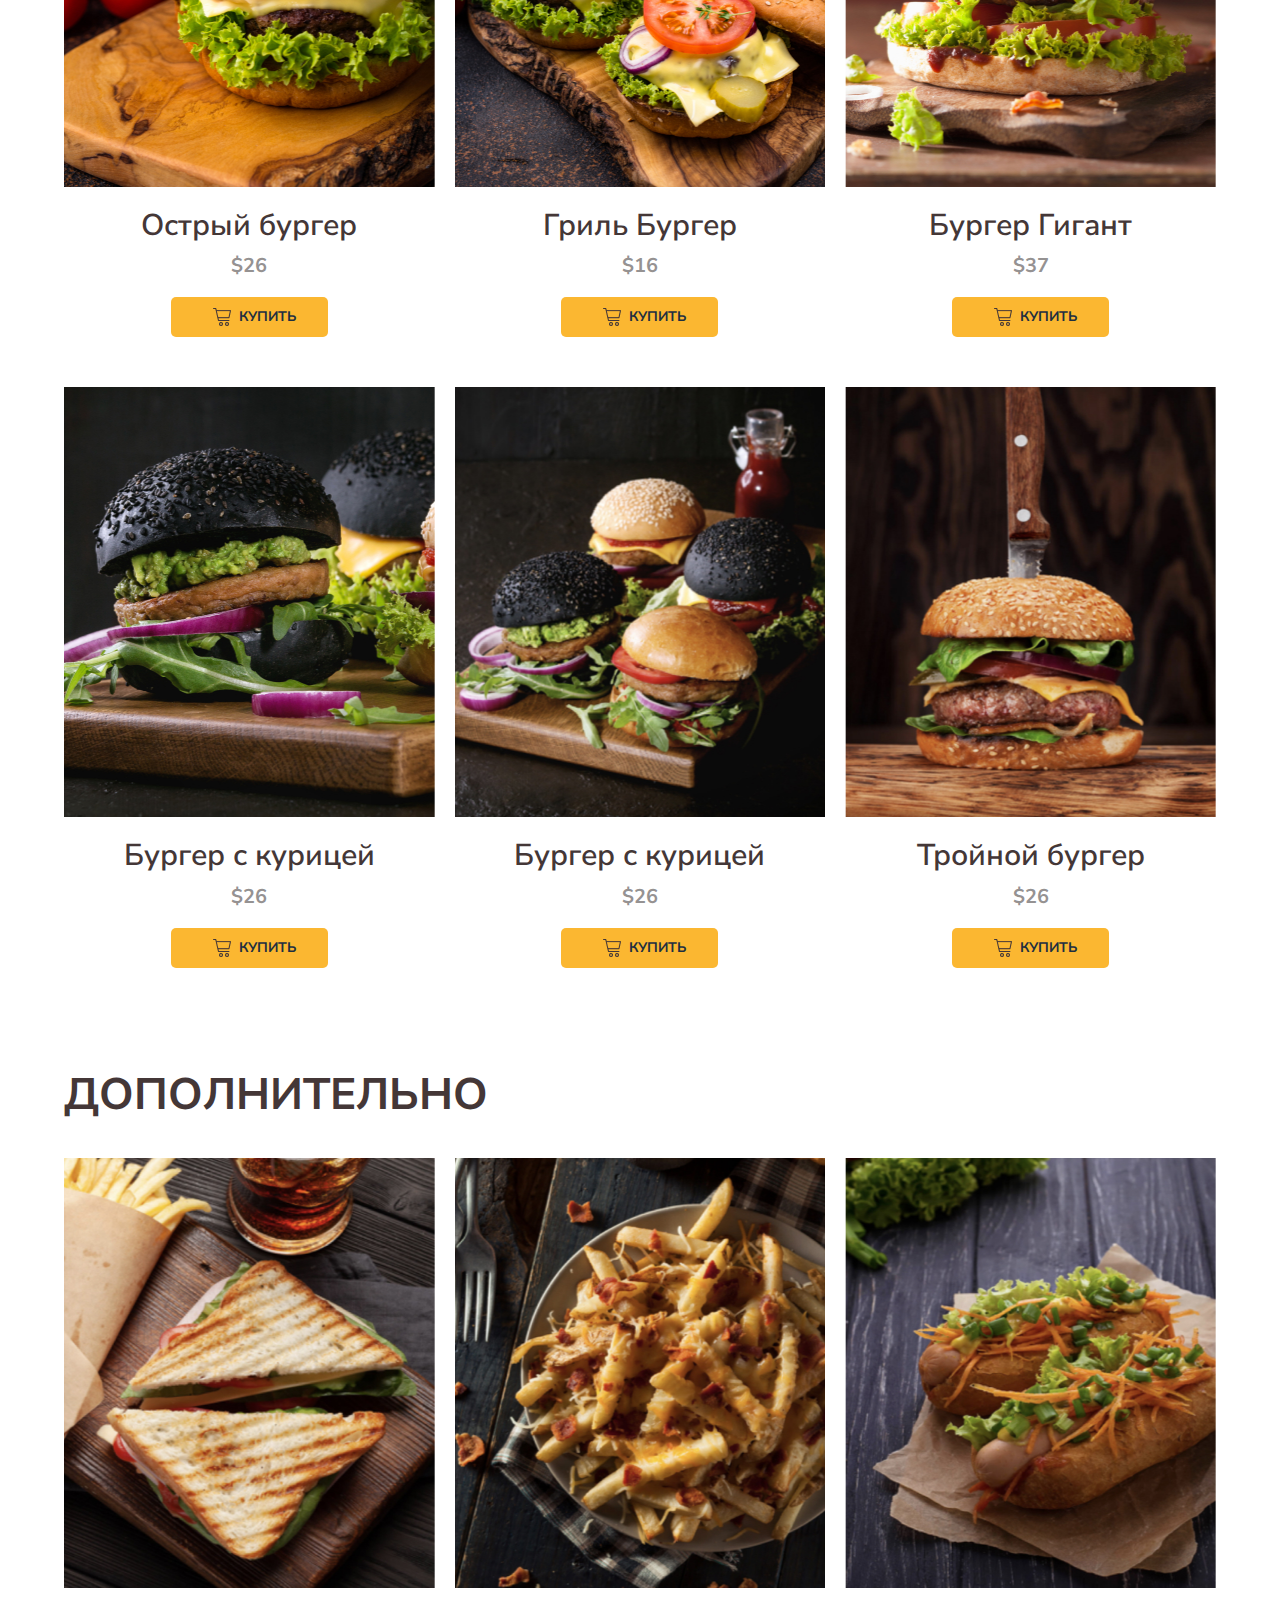
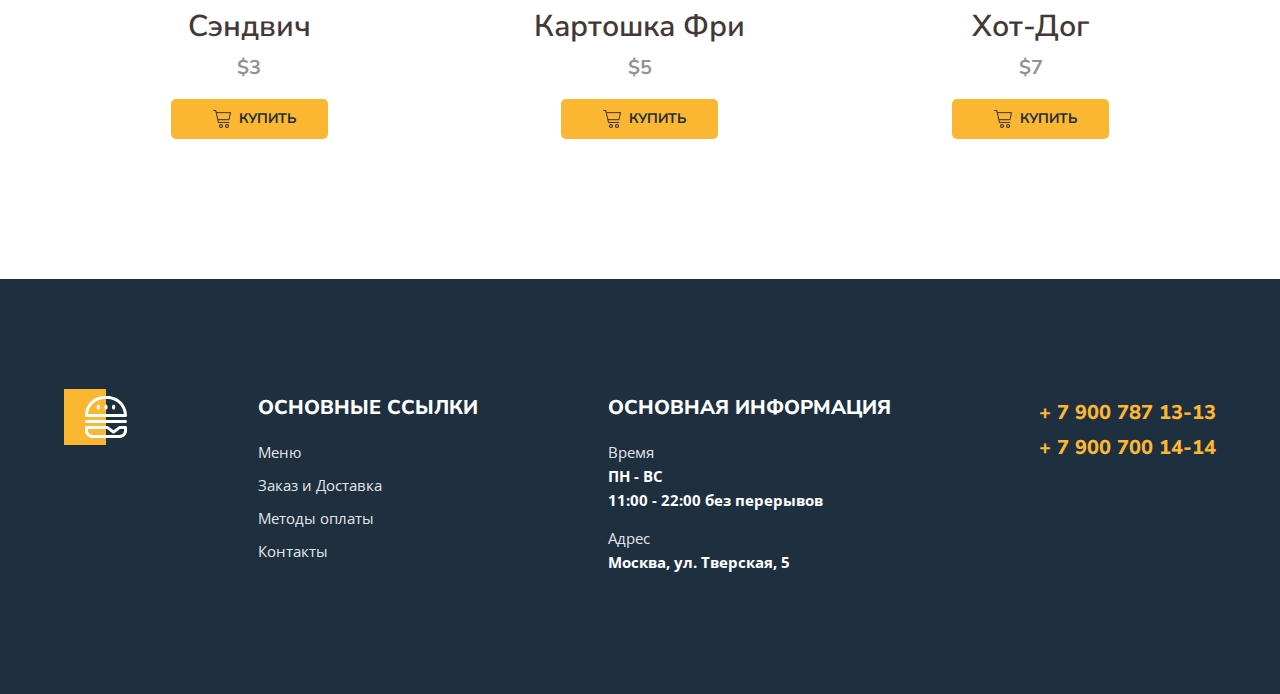
==== commit 5adcedc5: "Add files" ====
--- a/index.html
+++ b/index.html
@@ -124,30 +124,36 @@
                     <div class="menu-header">
                         <h2 class="menu-title">Дополнительно</h2>
                     </div>
-                    <div class="menu-box">
-                        <div class="menu-item">
+                    <div class="menu-box _add">
+                        <div class="menu-item _add">
                             <div class="menu-thumb">
                                 <img src="images/menu/07.jpg" alt="Сэндвич">
                             </div>
-                            <h3 class="menu-name">Сэндвич</h3>
-                            <p class="menu-price">$3</p>
-                            <button type="button" class="menu-btn">Купить</button>
-                        </div>
-                        <div class="menu-item">
+                            <div class="menu-info">
+                                <h3 class="menu-name">Сэндвич</h3>
+                                <p class="menu-price">$3</p>
+                                <button type="button" class="menu-btn">Купить</button>
+                            </div>
+                        </div>
+                        <div class="menu-item _add">
                             <div class="menu-thumb">
                                 <img src="images/menu/08.jpg" alt="Картошка Фри">
                             </div>
-                            <h3 class="menu-name">Картошка Фри</h3>
-                            <p class="menu-price">$5</p>
-                            <button type="button" class="menu-btn">Купить</button>
-                        </div>
-                        <div class="menu-item">
+                            <div class="menu-info">
+                                <h3 class="menu-name">Картошка Фри</h3>
+                                <p class="menu-price">$5</p>
+                                <button type="button" class="menu-btn">Купить</button>
+                            </div>
+                        </div>
+                        <div class="menu-item _add">
                             <div class="menu-thumb">
                                 <img src="images/menu/09.jpg" alt="Хот-Дог">
                             </div>
-                            <h3 class="menu-name">Хот-Дог</h3>
-                            <p class="menu-price">$7</p>
-                            <button type="button" class="menu-btn">Купить</button>
+                            <div class="menu-info">
+                                <h3 class="menu-name">Хот-Дог</h3>
+                                <p class="menu-price">$7</p>
+                                <button type="button" class="menu-btn">Купить</button>
+                            </div>
                         </div>
                     </div>
                 </div>
@@ -166,6 +172,8 @@
                         <a href="#" class="footer-link">Методы оплаты</a>
                         <a href="contact.html" class="footer-link">Контакты</a>
                     </nav>
+                    <a class="footer-tel _mobile" href="tel: +79007871313">+ 7 900 787 13-13</a>
+                    <a class="footer-tel _mobile" href="tel: +79007001414">+ 7 900 700 14-14</a>
                 </div>
                 <div class="footer-item">
                     <h3 class="footer-title">Основная информация</h3>
--- a/styles/main.css
+++ b/styles/main.css
@@ -26,6 +26,7 @@
     margin: 0 auto;
     padding-left: 15px;
     padding-right: 15px;
+    box-sizing: border-box;
 }
 
 /* Header */
@@ -37,7 +38,7 @@
 .header-wrapper {
     display: flex;
     align-items: center;
-    gap: 196px;
+    gap: 56px;
     padding-top: 26px;
     padding-bottom: 26px;
 }
@@ -55,6 +56,7 @@
     flex-grow: 1;
     display: flex;
     gap: 47px;
+    margin-left: min(10vw, 140px);
 }
 
 .nav-link {
@@ -408,6 +410,7 @@
 .footer-wrapper {
     display: flex;
     justify-content: space-between;
+    gap: 15px;
 }
 
 .footer-logo {
@@ -466,15 +469,28 @@
     font-weight: 400;
 }
 
+.footer-list-item:not(:last-child) {
+    margin-bottom: 14px;
+}
+
+.footer-item:last-child {
+    flex-basis: 194px;
+}
+
 .footer-tel {
     display: block;
     color: var(--accent-light);
     font-family: var(--nunito-sans);
     font-size: 20px;
     font-weight: 800;
+    text-align: right;
     text-transform: uppercase;
     margin-top: 12px;
     transition: var(--tr);
+}
+
+.footer-tel._mobile {
+    display: none;
 }
 
 .footer-tel:hover {
@@ -579,4 +595,71 @@
 
 .contact-tel:hover {
     color: var(--accent-light);
+}
+
+/* Media */
+
+@media (max-width: 1080px) {
+    .header-wrapper {
+        gap: 40px;
+    }
+    .nav {
+        margin-left: 0;
+        gap: min (3vw, 30px);
+    }
+}
+
+@media (max-width: 768px) {
+    .logo {
+        width: 150px;
+        height: 47.81px;
+    }
+    .header-wrapper {
+        gap: 45px;
+    }
+    .nav {
+        gap: 22px;
+    }
+    .banner {
+        margin-top: 72px;
+    }
+    .banner-wrapper {
+        padding: 100px 40px;
+    }
+    .menu-header {
+        margin-top: 80px;
+    }
+    .menu-box {
+        grid-template-columns: repeat(2, 1fr);
+    }
+    .menu-box._add {
+        grid-template-columns: 1fr;
+    }
+    .menu-item._add {
+        display: flex;
+        align-items: center;
+        gap: 20px;
+    }
+    .menu-item._add .menu-thumb {
+        flex-basis: calc(60% - 20px);
+        height: 260px;
+        margin-bottom: 0;
+    }
+    .menu-item._add .menu-info {
+        flex-basis: 40%;
+    }
+    .footer {
+        padding-top: 62px;
+        padding-bottom: 71px;
+    }
+    .footer-nav {
+        margin-bottom: 20px;
+    }
+    .footer-item:last-child {
+        display: none;
+    }
+    .footer-tel._mobile {
+        display: block;
+        text-align: left;
+    }
 }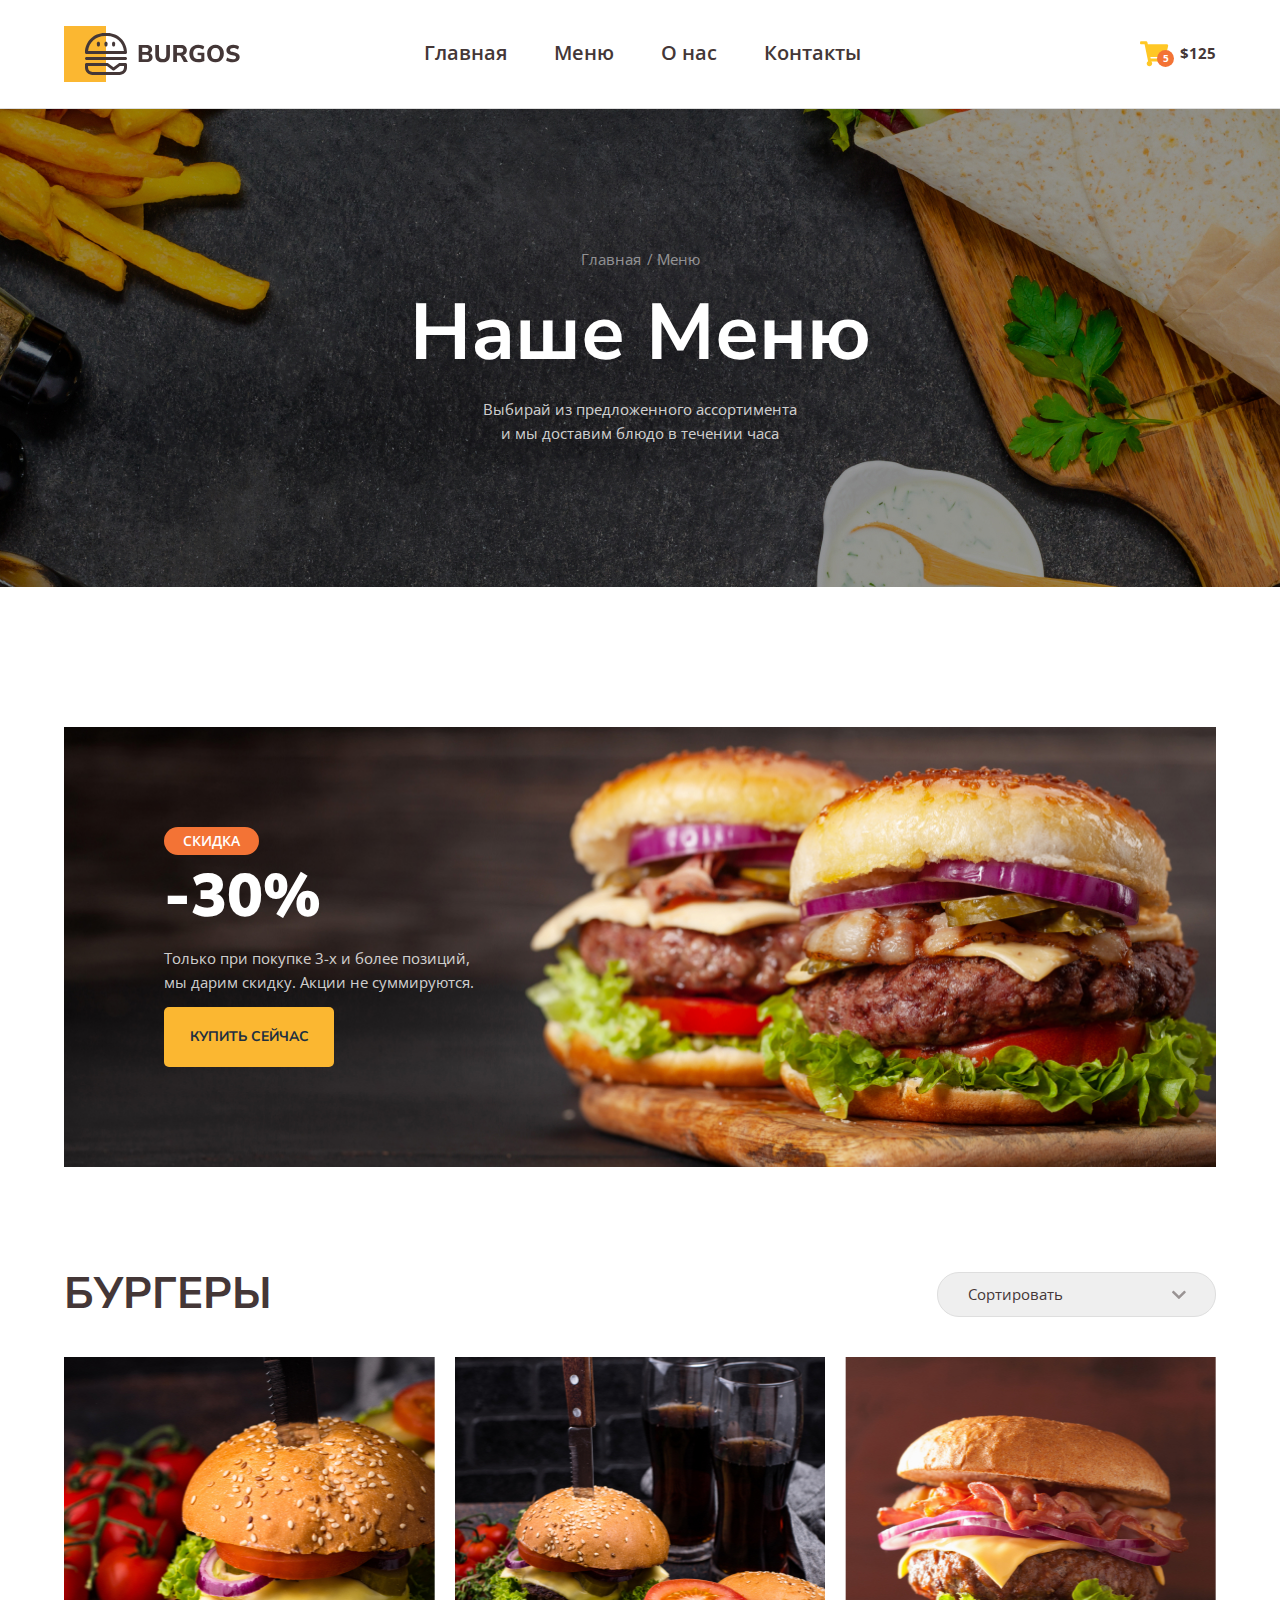
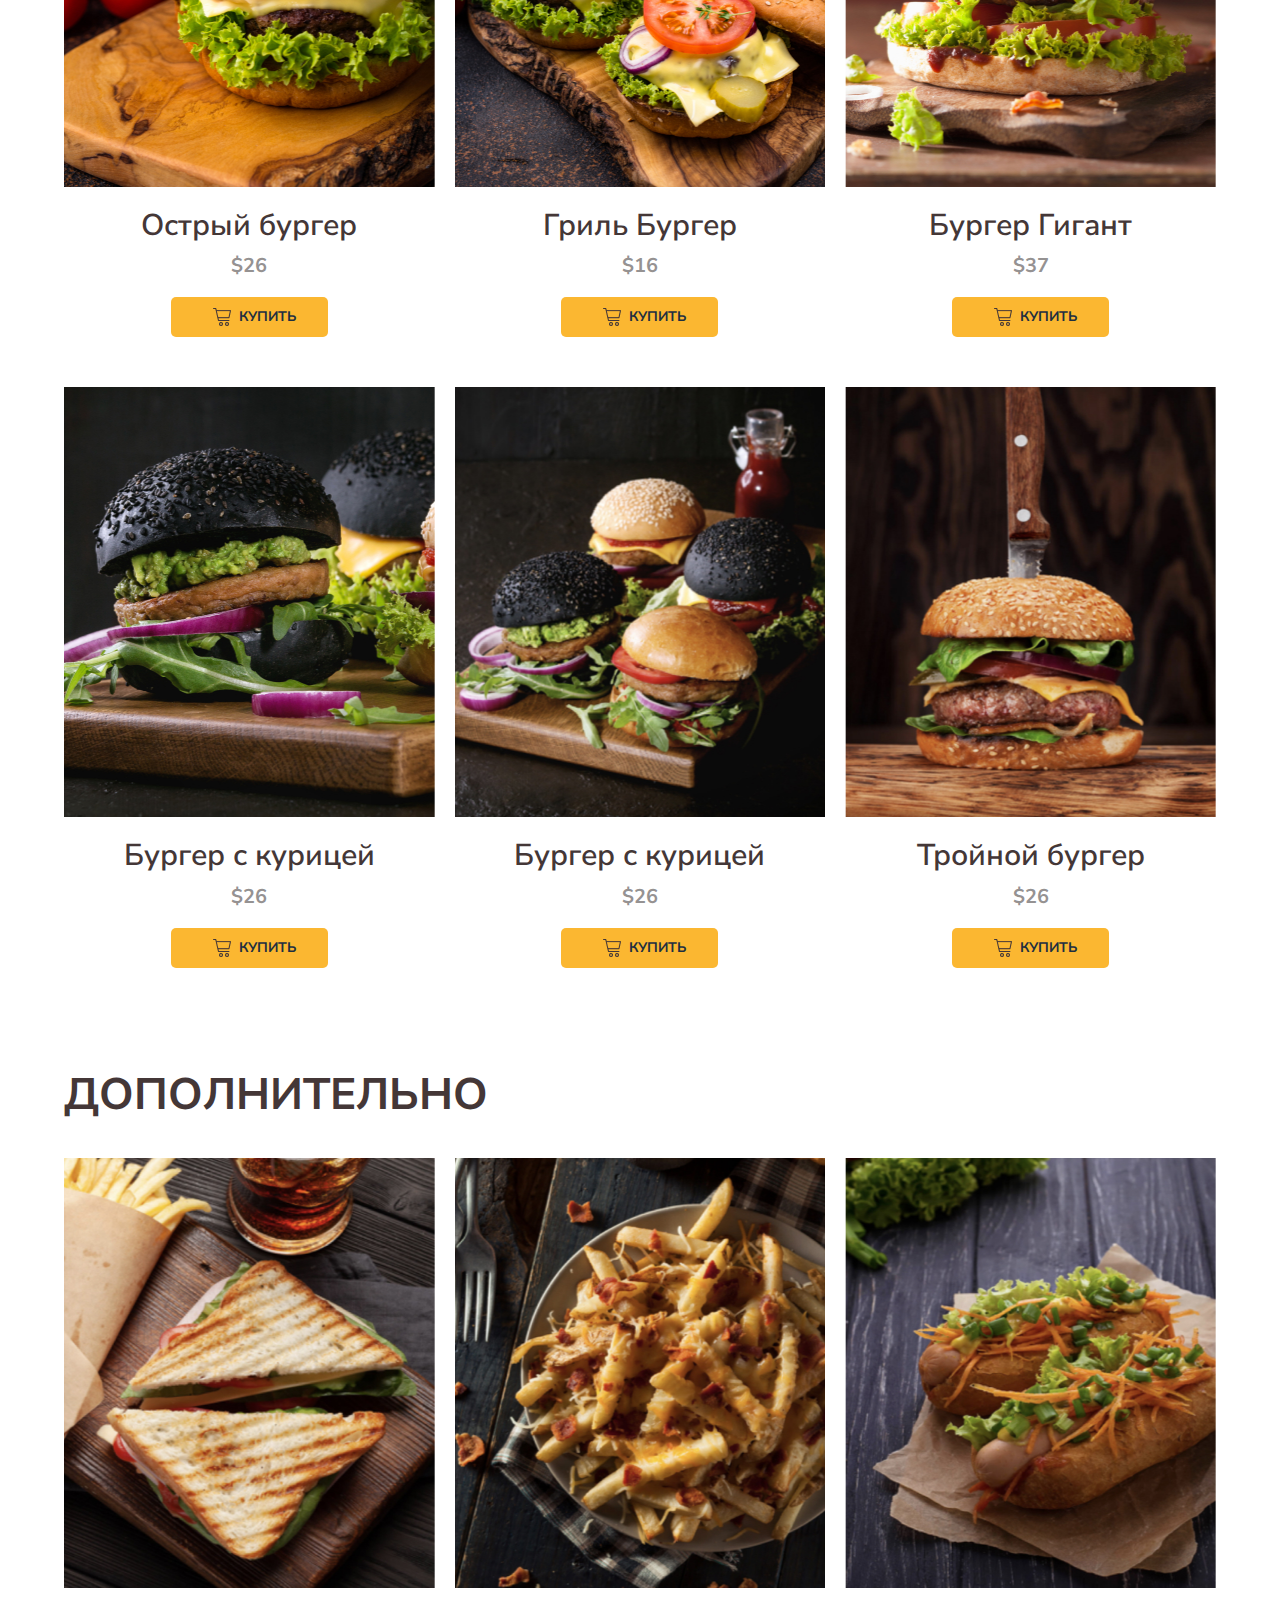
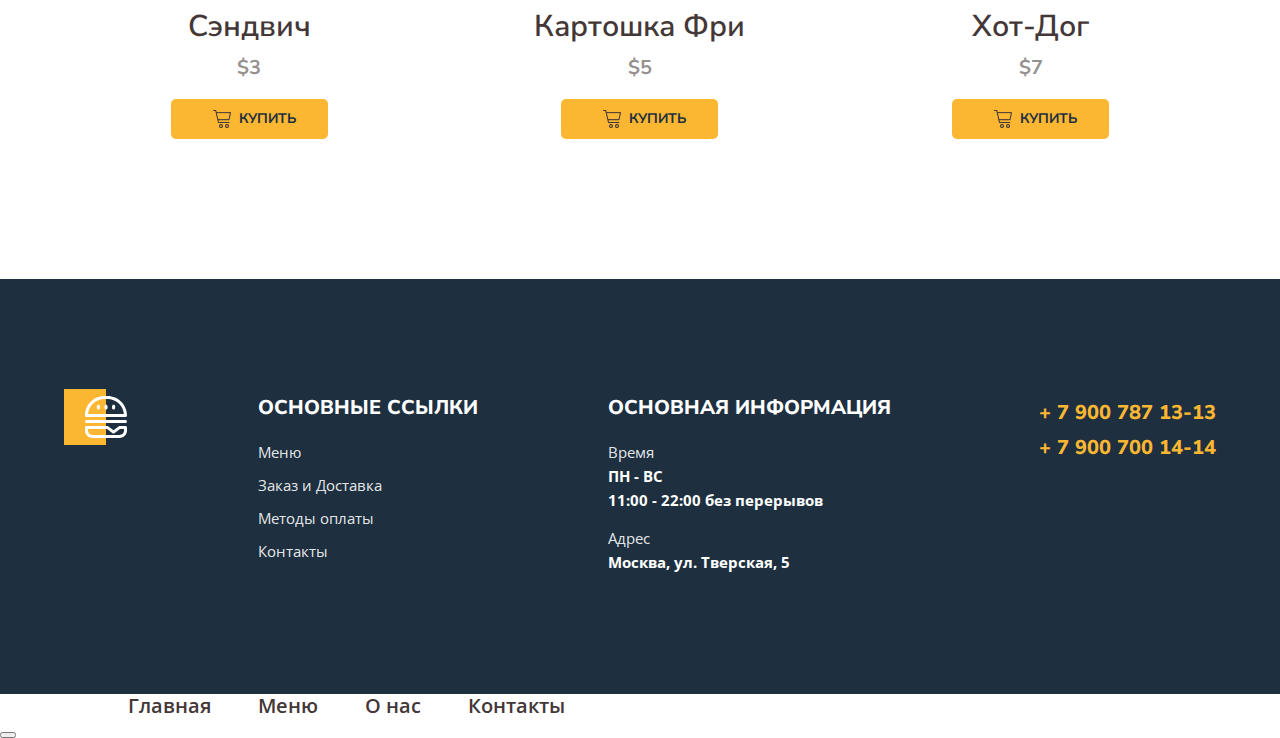
==== commit 81d4fbfa: "Add files" ====
--- a/index.html
+++ b/index.html
@@ -14,6 +14,7 @@
     <header class="header" id="headerTop">
         <div class="container">
             <div class="header-wrapper">
+                <button class="burger-menu" onclick="openModal()"></button>
                 <div class="logo"></div>
                 <nav class="nav">
                     <a href="index.html" class="nav-link">Главная</a>
@@ -197,6 +198,15 @@
         </div>
     </footer>
     <a href="#headerTop" class="button-up hidden" id="btnUp">Наверх</a>
+    <div class="modal" id="modal">
+        <nav class="nav _modal">
+            <a href="index.html" class="nav-link">Главная</a>
+            <a href="#" class="nav-link">Меню</a>
+            <a href="#" class="nav-link">О нас</a>
+            <a href="contact.html" class="nav-link">Контакты</a>
+        </nav>
+        <button class="modal-close" onclick="closeModal()"></button>
+    </div>
     <script src="scripts/script.js"></script>
 </body>
 </html>--- a/styles/main.css
+++ b/styles/main.css
@@ -41,6 +41,17 @@
     gap: 56px;
     padding-top: 26px;
     padding-bottom: 26px;
+}
+
+.burger-menu {
+    display: none;
+    width: 34px;
+    height: 22px;
+    background-image: url(../images/burger-menu.svg);
+    background-repeat: no-repeat;
+    background-size: contain;
+    background-color: transparent;
+    border: none;
 }
 
 .logo {
@@ -662,4 +673,84 @@
         display: block;
         text-align: left;
     }
+}
+
+@media (max-width: 730px) {
+    .header-wrapper {
+        gap: 21px;
+        padding-top: 19px;
+        padding-bottom: 19px;
+    }
+    .nav {
+        display: none;
+    }
+    .nav._modal {
+        display: flex;
+        flex-direction: column;
+    }
+    .nav-link::after {
+        display: none;
+    }
+    .burger-menu {
+        display: block;
+    }
+    .logo {
+        width: 116px;
+        height: 37px;
+        flex-grow: 1;
+    }
+    .modal {
+        width: 100%;
+        max-width: 500px;
+        background-color: #FFF8DC;
+        padding: 40px 15px;
+        position: absolute;
+        top: -400px;
+        left: 0;
+        right: 0;
+        margin: 0 auto;
+        box-sizing: border-box;
+        text-align: center;
+        transition: var(--tr);
+    }
+    .modal-close {
+        display: block;
+        width: 22px;
+        height: 22px;
+        background-image: url(../images/close.svg);
+        background-repeat: no-repeat;
+        background-size: contain;
+        background-color: transparent;
+        border: none;
+        position: absolute;
+        top: 20px;
+        right: 20px;
+    }
+    .hero {
+        background-image: url(../images/hero-mobile.jpg);
+        background-repeat: no-repeat;
+        background-size: contain;
+    }
+    .breadcrumbs {
+        font-size: 14px;
+        padding-top: 55px;
+    }
+    .hero-title {
+        font-size: 38px;
+    }
+    .hero-description {
+        font-size: 12px;
+        padding-bottom: 55px;
+    }
+    .banner-wrapper {
+        background-image: url(../images/banner-mobile.jpg);
+        background-repeat: no-repeat;
+        background-size: contain;
+    }
+    .banner-description {
+        font-size: 14px;
+    }
+    .banner-btn {
+        max-width: 196px;
+    }
 }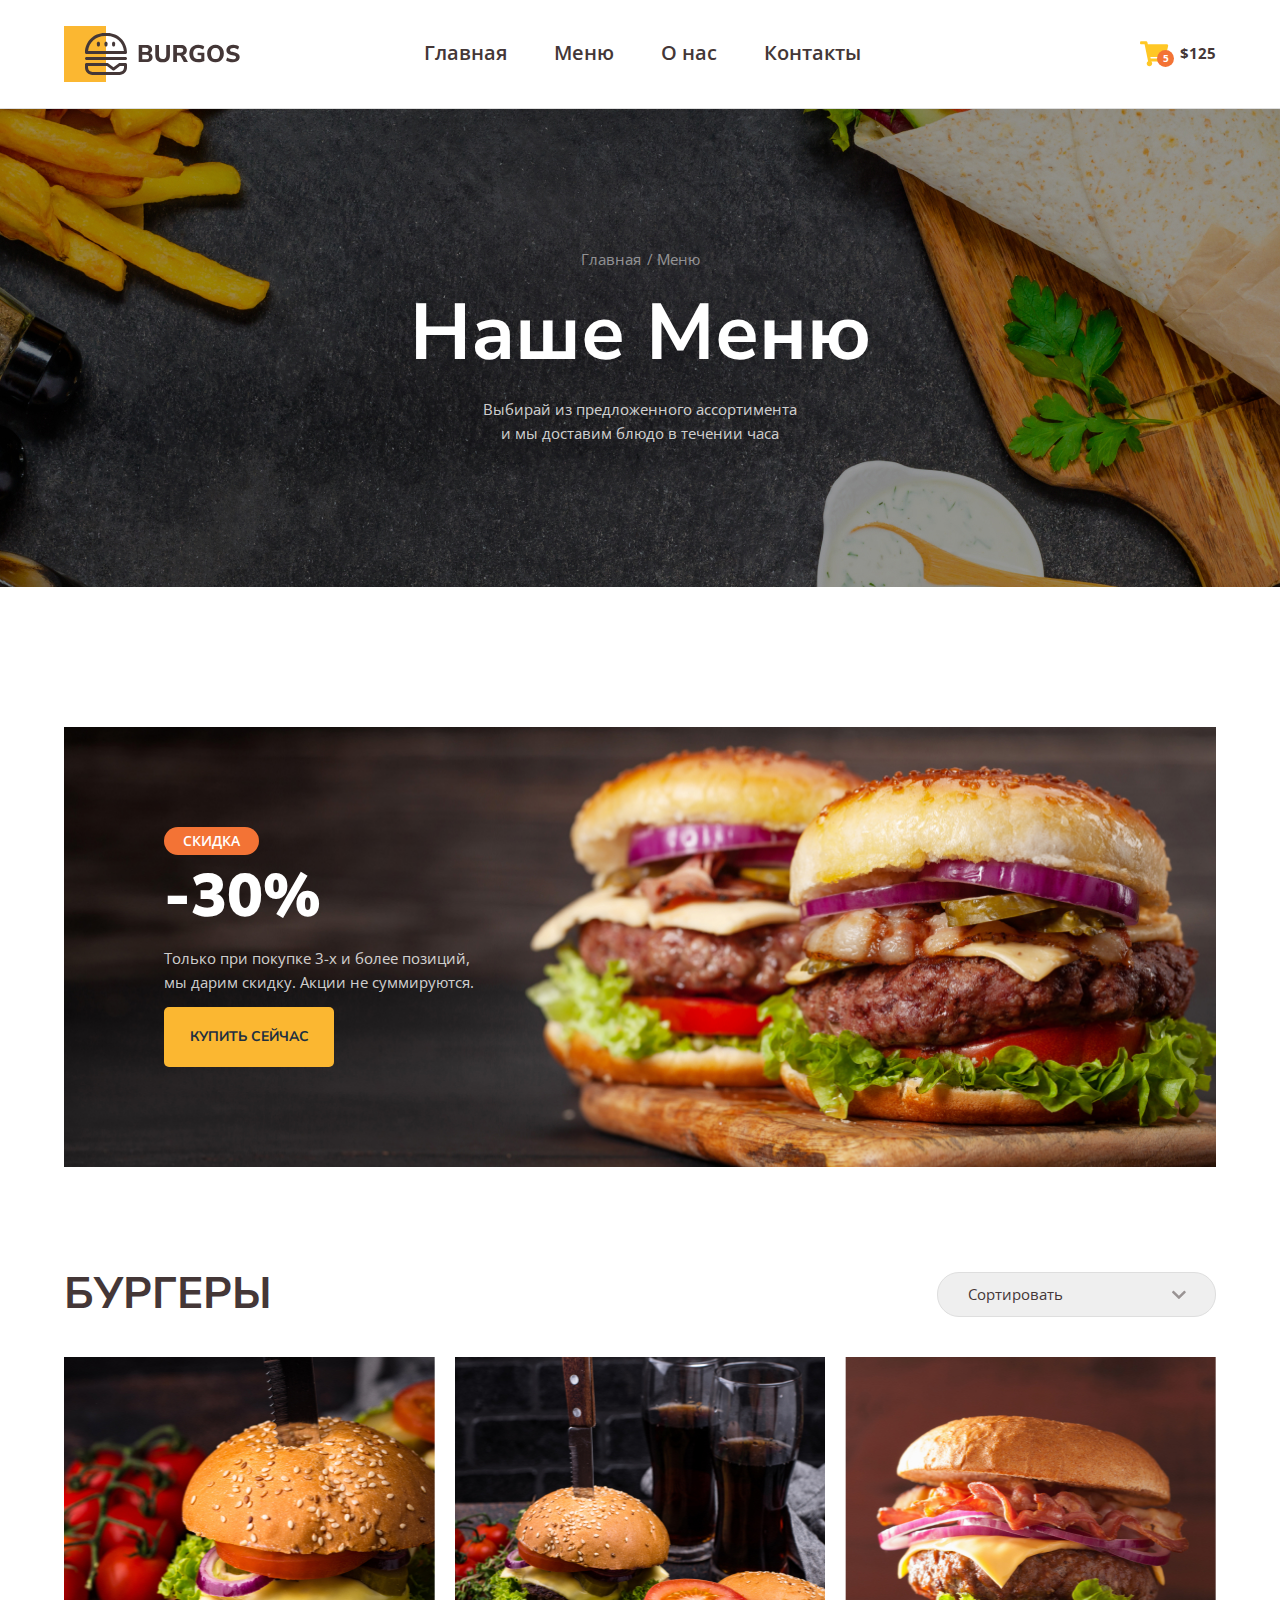
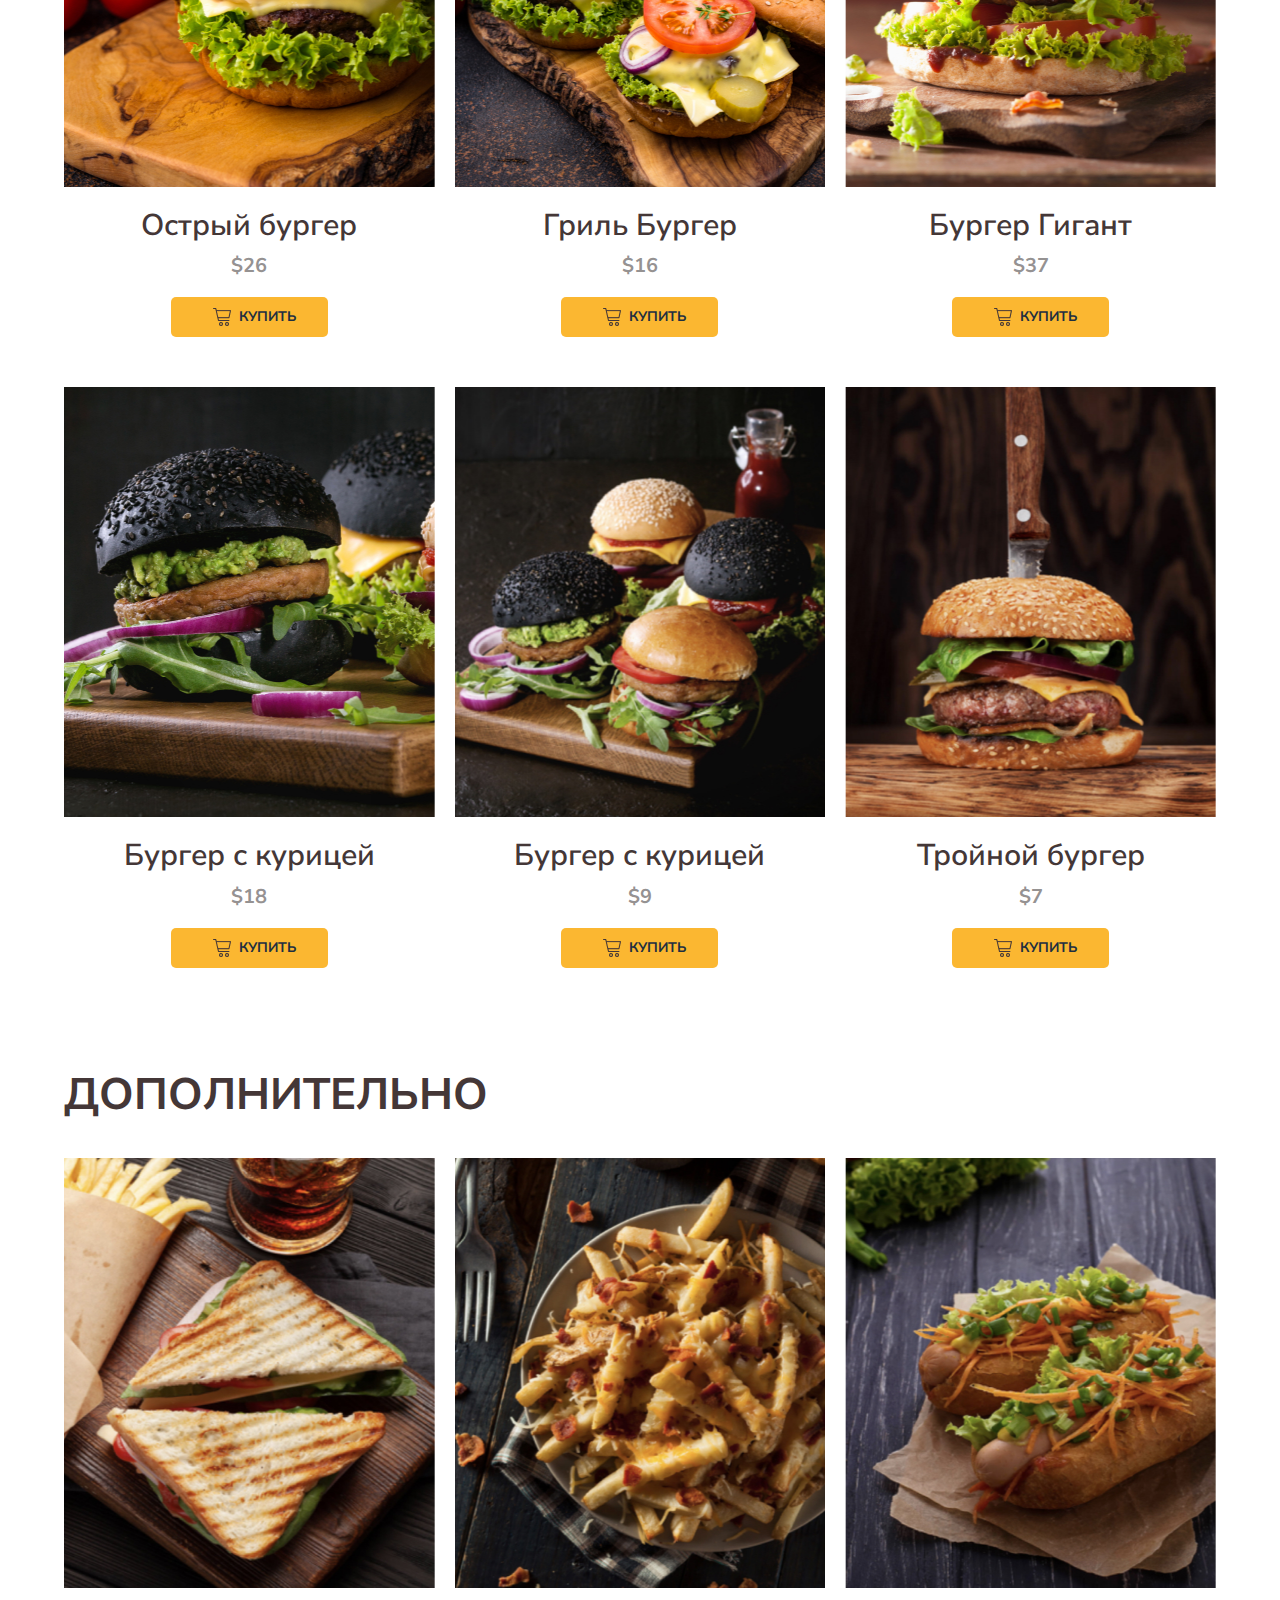
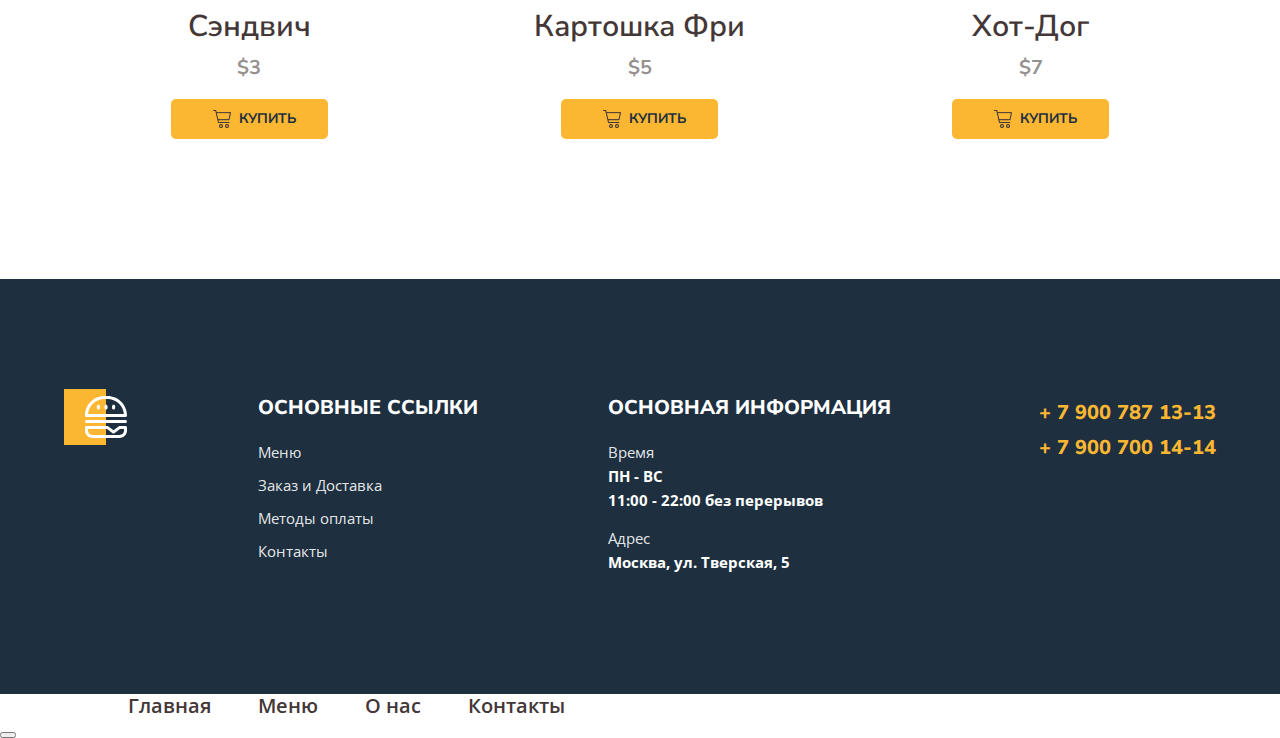
==== commit 2d20f4ac: "Add files" ====
--- a/index.html
+++ b/index.html
@@ -96,7 +96,7 @@
                                 <img src="images/menu/04.jpg" alt="Бургер с курицей">
                             </div>
                             <h3 class="menu-name">Бургер с курицей</h3>
-                            <p class="menu-price">$26</p>
+                            <p class="menu-price">$18</p>
                             <button type="button" class="menu-btn">Купить</button>
                         </div>
                         <div class="menu-item">
@@ -104,7 +104,7 @@
                                 <img src="images/menu/05.jpg" alt="Бургер с курицей">
                             </div>
                             <h3 class="menu-name">Бургер с курицей</h3>
-                            <p class="menu-price">$26</p>
+                            <p class="menu-price">$9</p>
                             <button type="button" class="menu-btn">Купить</button>
                         </div>
                         <div class="menu-item">
@@ -112,7 +112,7 @@
                                 <img src="images/menu/06.jpg" alt="Тройной бургер">
                             </div>
                             <h3 class="menu-name">Тройной бургер</h3>
-                            <p class="menu-price">$26</p>
+                            <p class="menu-price">$7</p>
                             <button type="button" class="menu-btn">Купить</button>
                         </div>
                     </div>
--- a/styles/main.css
+++ b/styles/main.css
@@ -727,30 +727,106 @@
         right: 20px;
     }
     .hero {
-        background-image: url(../images/hero-mobile.jpg);
-        background-repeat: no-repeat;
-        background-size: contain;
+        padding-top: 57px;
+        padding-bottom: 55px;
     }
     .breadcrumbs {
         font-size: 14px;
-        padding-top: 55px;
     }
     .hero-title {
         font-size: 38px;
+        margin-top: 28px;
+        margin-bottom: 13px;
     }
     .hero-description {
         font-size: 12px;
-        padding-bottom: 55px;
+        line-height: 166%;
+    }
+    .banner {
+        margin-top: 33px;
     }
     .banner-wrapper {
-        background-image: url(../images/banner-mobile.jpg);
-        background-repeat: no-repeat;
-        background-size: contain;
+        padding: 36px 15px 30px 15px;
+    }
+    .banner-title {
+        margin-bottom: 9px;
     }
     .banner-description {
         font-size: 14px;
+        margin-bottom: 28px;
+        max-width: 220px;
     }
     .banner-btn {
         max-width: 196px;
     }
+    .menu-header {
+        margin-top: 58px;
+        margin-bottom: 30px;
+    }
+    .menu-title {
+        font-size: 27px;
+    }
+    .menu-select {
+        font-size: 12px;
+        flex-basis: 136px;
+        width: 136px;
+        background-position: 93% center;
+        padding: 13px 15px;
+    }
+    .menu-box {
+        gap: 24px 20px;
+    }
+    .menu-thumb {
+        height: 50vw;
+        margin-bottom: 20px;
+    }
+    .menu-item._add .menu-thumb {
+        height: 30vw;
+    }
+    .menu-name {
+        font-size: 13px;
+        margin-bottom: 8px;
+    }
+    .menu-price {
+        font-size: 12px;
+        margin-bottom: 14px;
+    }
+    .menu-btn {
+        padding: 11px 22px;
+    }
+    .footer {
+        margin-top: 80px;
+    }
+    .footer-wrapper {
+        flex-direction: column;
+        gap: 35px;
+        position: relative;
+    }
+    .footer-logo {
+        margin-bottom: 9px;
+    }
+    .footer-tel._mobile {
+        position: absolute;
+        top: -13px;
+        right: 0;
+    }
+    .footer-tel._mobile + .footer-tel._mobile {
+        top: 24px;
+    }
+    .footer-title {
+        font-size: 18px;
+    }
+    .footer-nav {
+        margin-bottom: 0;
+    }
+}
+
+@media (max-width: 450px) {
+    .menu-item._add .menu-thumb {
+        flex-basis: calc(100% - 130px - 20px);
+        height: 38vw;
+    }
+    .menu-item._add .menu-info {
+        flex-basis: 130px;
+    }
 }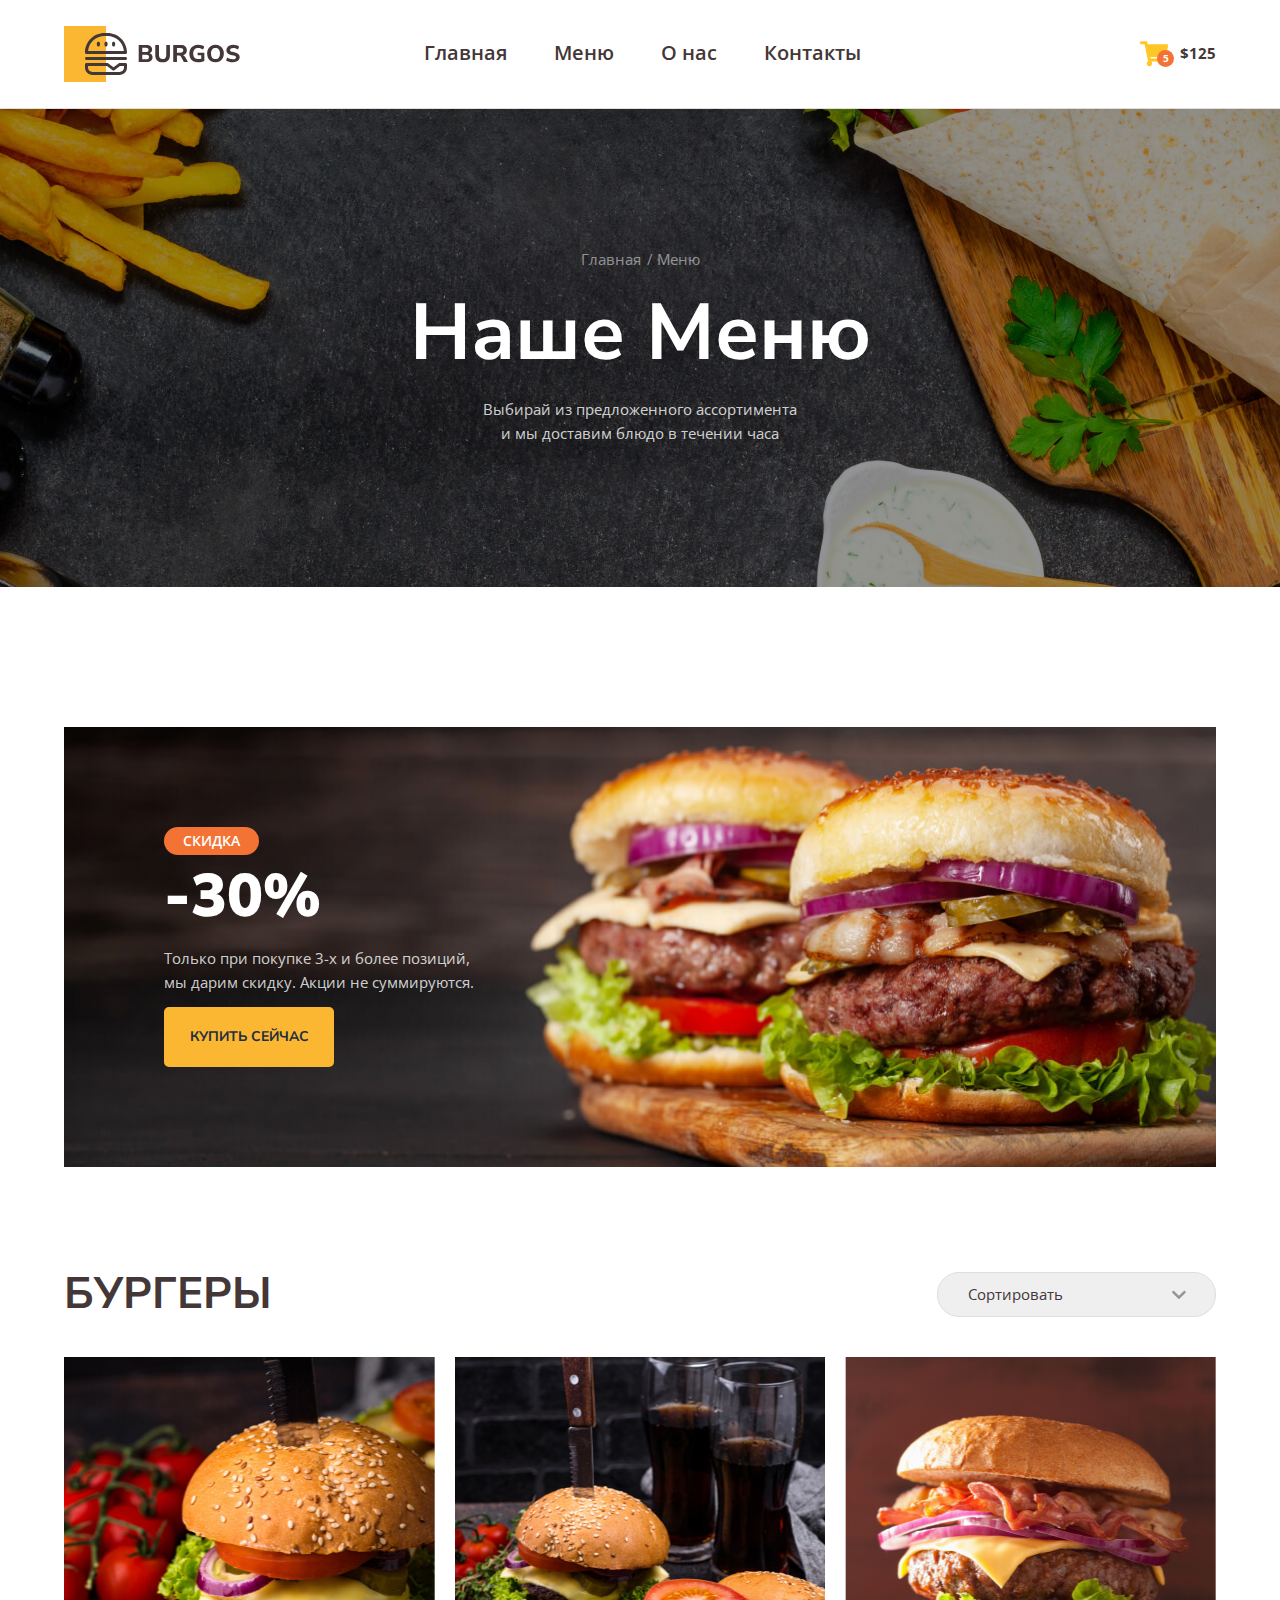
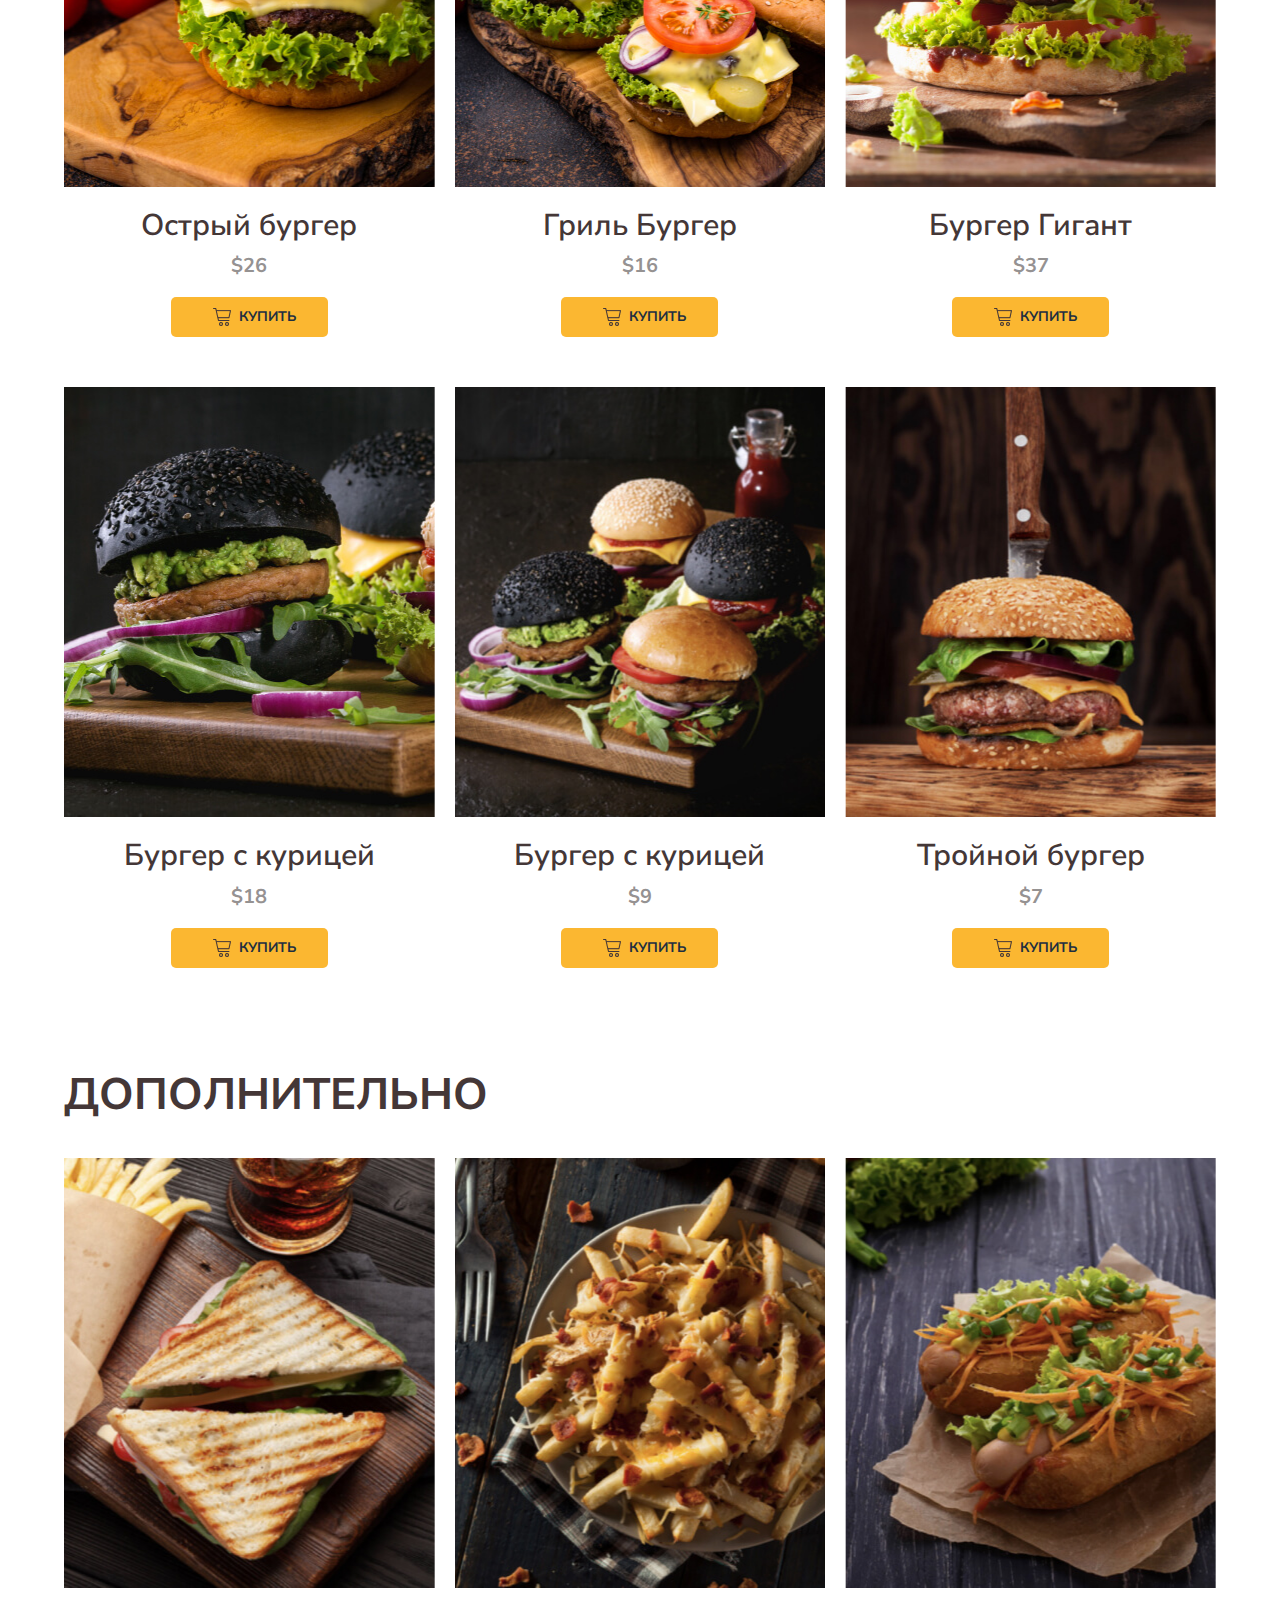
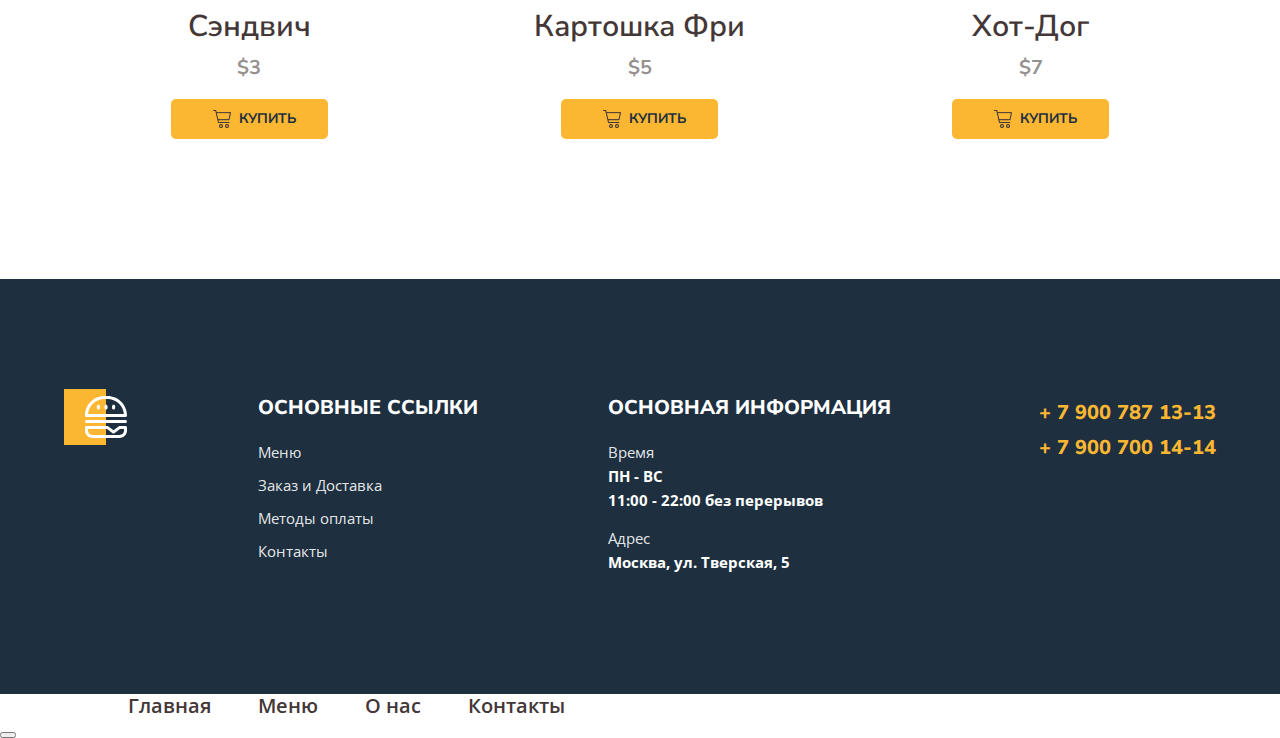
==== commit 88cdac27: "Add favicon" ====
--- a/index.html
+++ b/index.html
@@ -7,6 +7,8 @@
     <link rel="preconnect" href="https://fonts.googleapis.com">
     <link rel="preconnect" href="https://fonts.gstatic.com" crossorigin>
     <link href="https://fonts.googleapis.com/css2?family=Nunito+Sans:ital,opsz,wght@0,6..12,200..1000;1,6..12,200..1000&family=Open+Sans:ital,wght@0,300..800;1,300..800&display=swap" rel="stylesheet">
+    <link rel="shortcut icon" href="images/favicon.ico">
+    <link rel="icon" href="images/favicon.svg" type="image/svg+xml">
     <link rel="stylesheet" href="styles/normalize.min.css">
     <link rel="stylesheet" href="styles/main.css">
 </head>
@@ -36,7 +38,7 @@
                 <li class="breadcrumbs-item">Меню</li>
             </ul>
             <h1 class="hero-title">Наше меню</h1>
-            <p class="hero-description">Выбирай из предложенного ассортимента и мы доставим блюдо в&nbspтечении часа</p>
+            <p class="hero-description">Выбирай из предложенного ассортимента и мы доставим блюдо в&nbsp;течении часа</p>
         </div>
     </section>
     <section class="banner">
@@ -46,8 +48,8 @@
                     <span>Скидка</span>
                     -30%
                 </h2>
-                <p class="banner-description">Только при&nbspпокупке 3-х и более позиций,
-                    мы дарим скидку. Акции не&nbspсуммируются.
+                <p class="banner-description">Только при&nbsp;покупке 3-х и более позиций,
+                    мы дарим скидку. Акции не&nbsp;суммируются.
                 </p>
                     <a href="#menuBurger" class="banner-btn">Купить сейчас</a>
             </div>
@@ -59,7 +61,7 @@
                 <div class="menu">
                     <div class="menu-header">
                         <h2 class="menu-title">Бургеры</h2>
-                        <select class="menu-select" name="" id="">
+                        <select class="menu-select">
                             <option value="Сортировать" disabled selected>Сортировать</option>
                             <option value="По умолчанию">По умолчанию</option>
                             <option value="По возрастанию цены">По возрастанию цены</option>
@@ -173,8 +175,8 @@
                         <a href="#" class="footer-link">Методы оплаты</a>
                         <a href="contact.html" class="footer-link">Контакты</a>
                     </nav>
-                    <a class="footer-tel _mobile" href="tel: +79007871313">+ 7 900 787 13-13</a>
-                    <a class="footer-tel _mobile" href="tel: +79007001414">+ 7 900 700 14-14</a>
+                    <a class="footer-tel _mobile" href="tel:+79007871313">+ 7 900 787 13-13</a>
+                    <a class="footer-tel _mobile" href="tel:+79007001414">+ 7 900 700 14-14</a>
                 </div>
                 <div class="footer-item">
                     <h3 class="footer-title">Основная информация</h3>
@@ -191,8 +193,8 @@
                     </ul>
                 </div>
                 <div class="footer-item">
-                    <a class="footer-tel" href="tel: +79007871313">+ 7 900 787 13-13</a>
-                    <a class="footer-tel" href="tel: +79007001414">+ 7 900 700 14-14</a>
+                    <a class="footer-tel" href="tel:+79007871313">+ 7 900 787 13-13</a>
+                    <a class="footer-tel" href="tel:+79007001414">+ 7 900 700 14-14</a>
                 </div>
             </div>
         </div>
